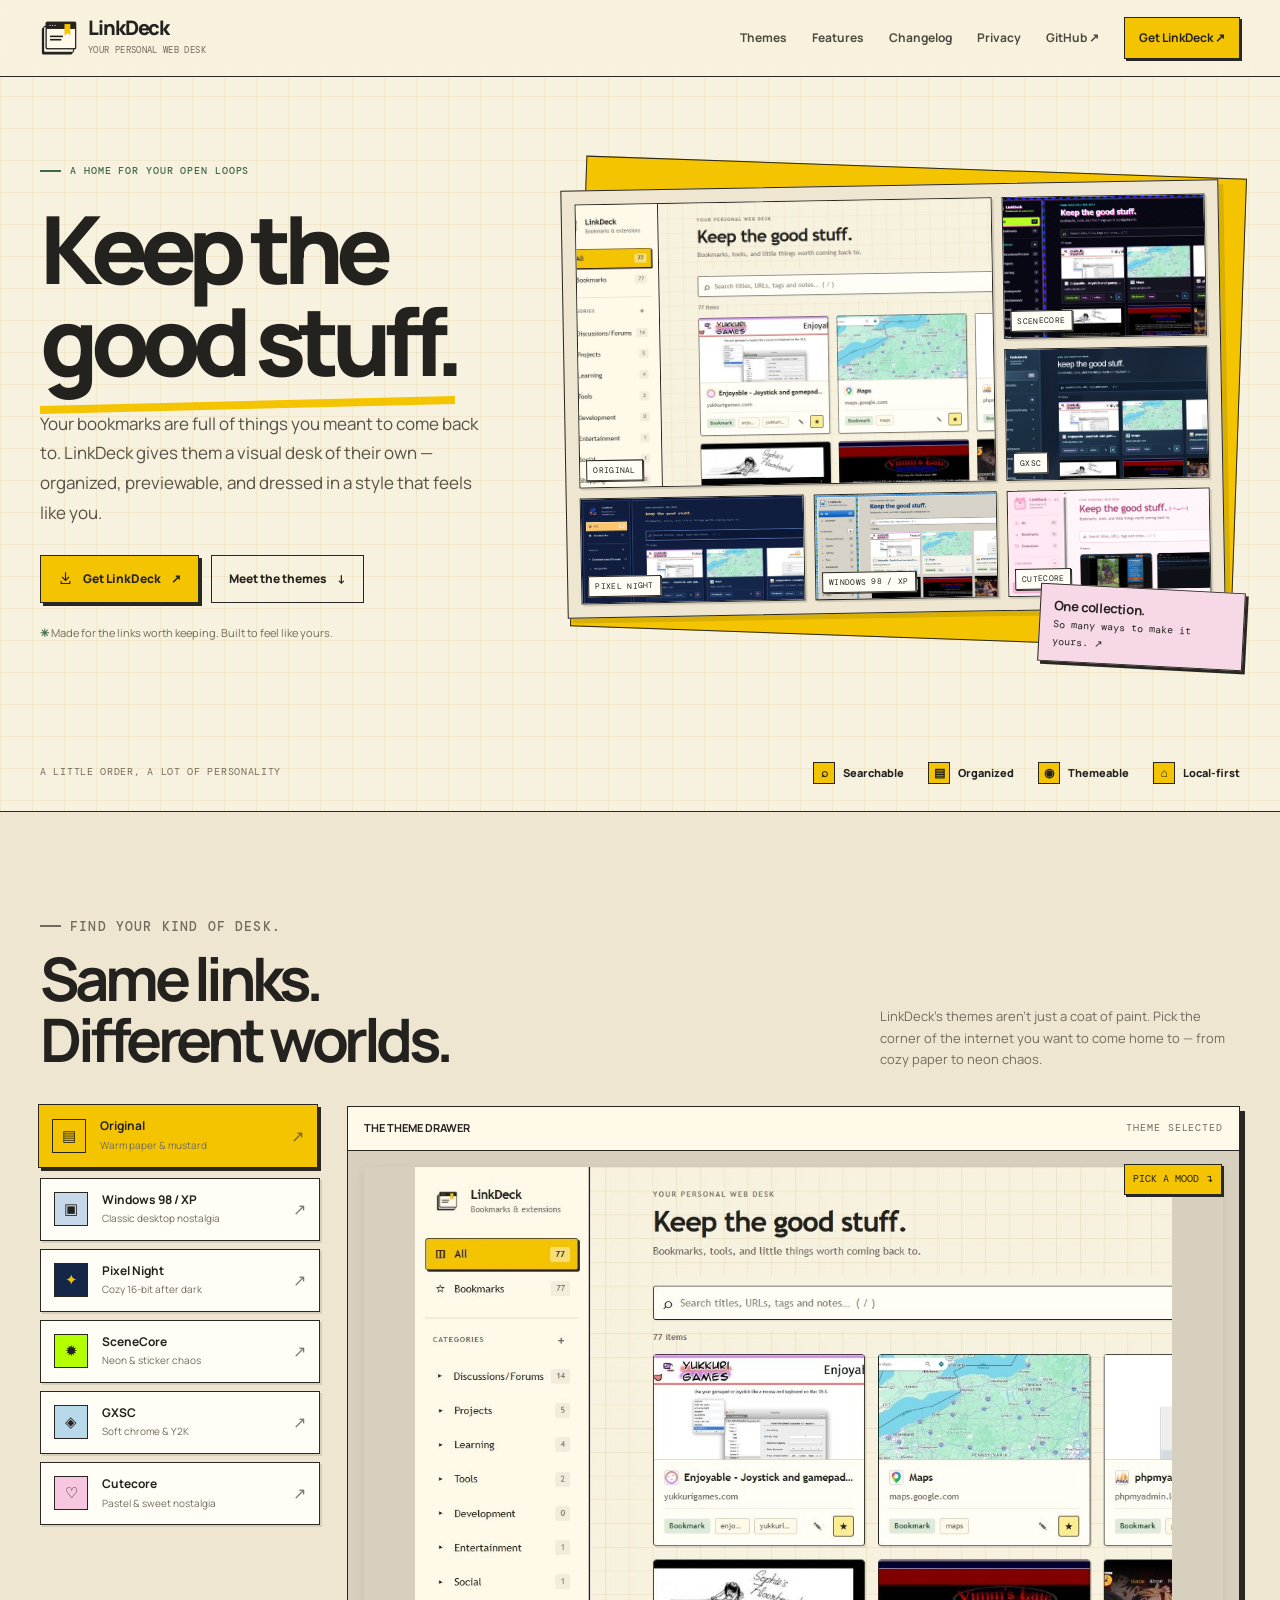
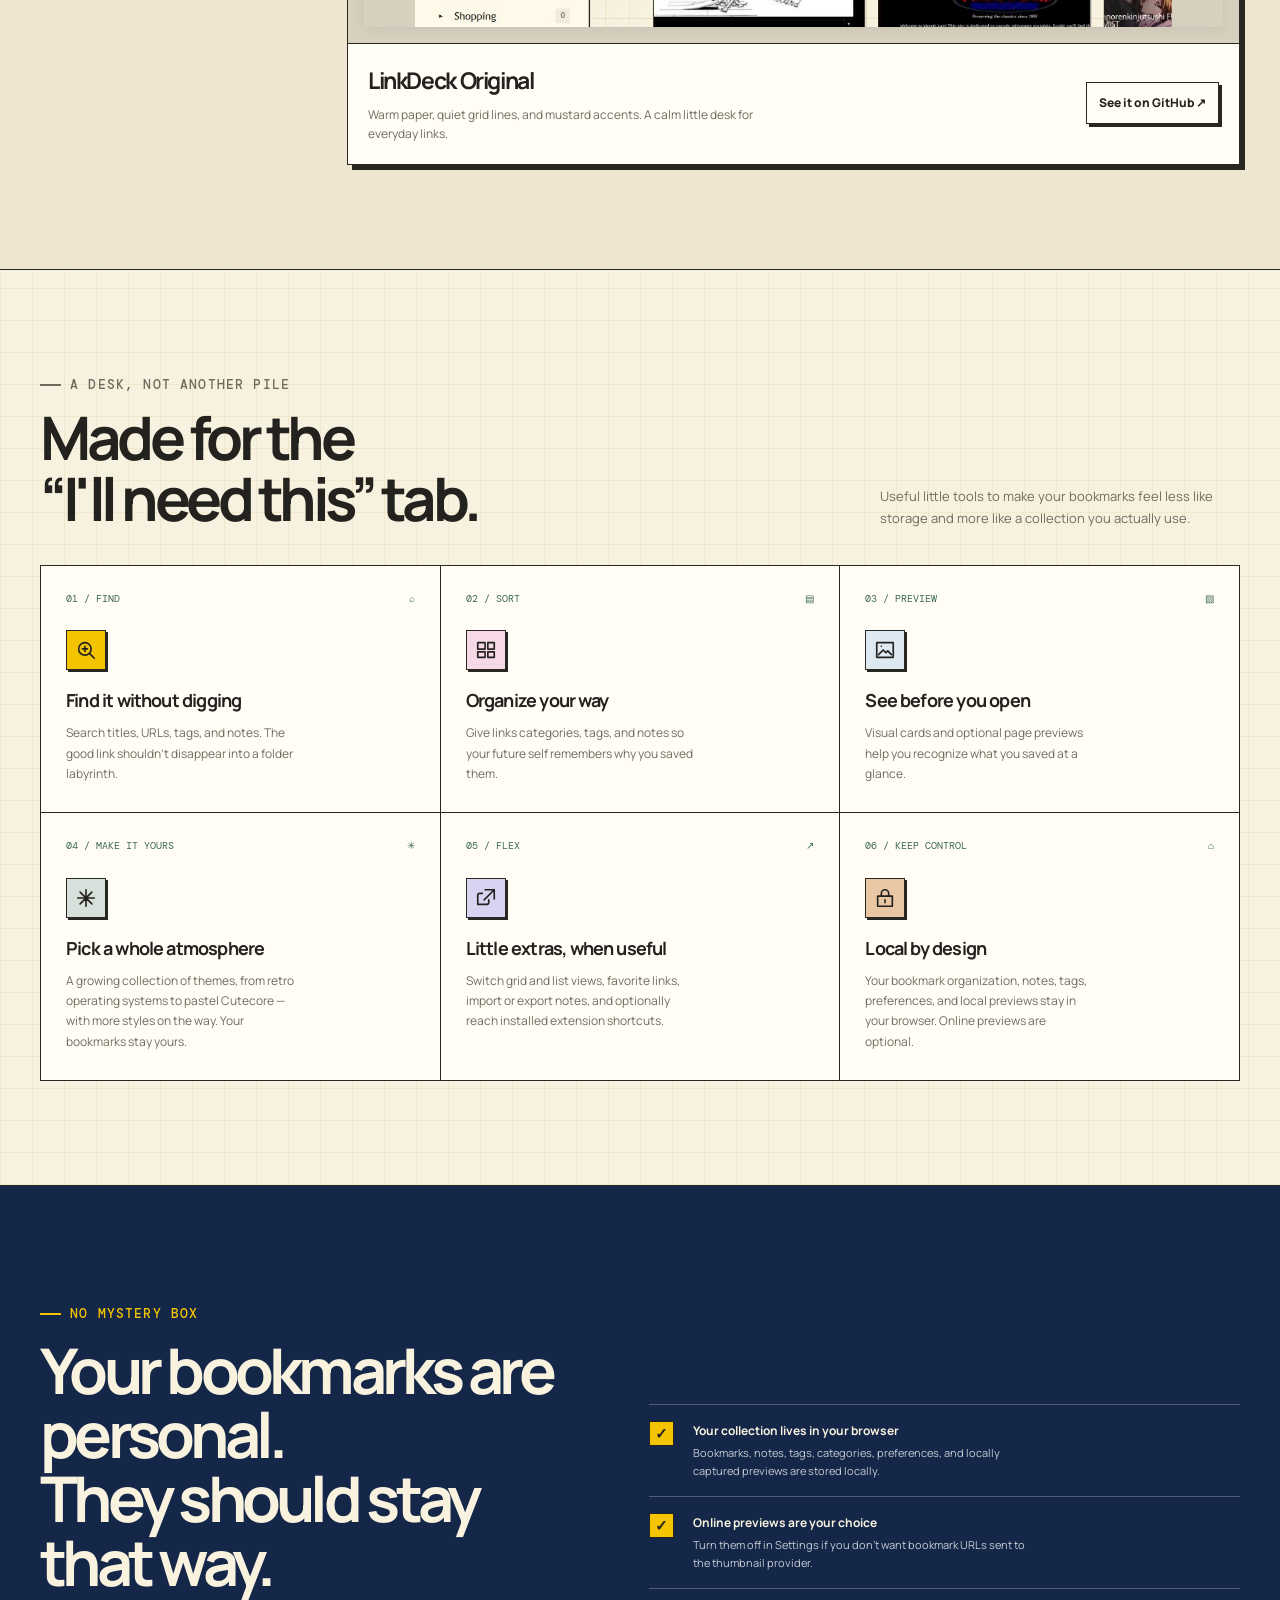
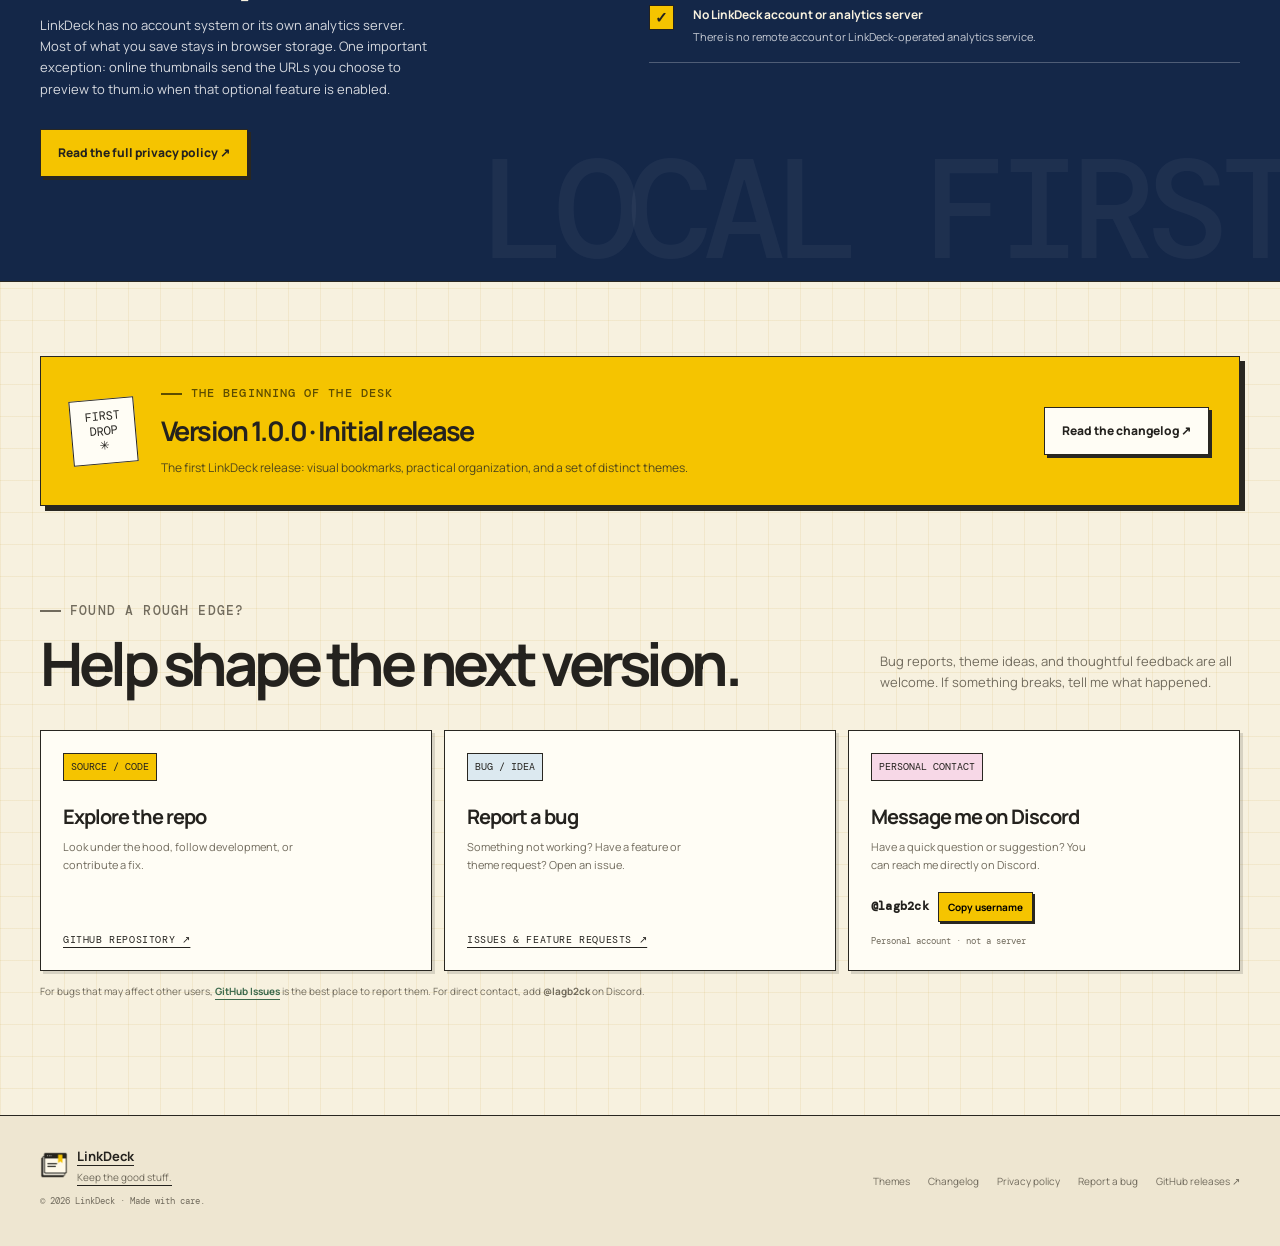
==== index.html @ ec189a89 "first commit" ====
<!doctype html><html lang="en"><head><meta charset="utf-8"><meta name="viewport" content="width=device-width, initial-scale=1"><meta name="color-scheme" content="light"><meta name="theme-color" content="#f7f1df"><meta name="description" content="LinkDeck turns your browser bookmarks into a visual web desk. Find, organize, preview, and personalize the links you want to come back to."><meta property="og:title" content="LinkDeck — Keep the good stuff"><meta property="og:description" content="Your personal web desk. Bookmarks, with a place to belong."><meta property="og:image" content="assets/og-card.svg"><title>LinkDeck — Keep the good stuff</title><link rel="icon" href="assets/linkdeck-32.png" sizes="32x32" type="image/png"><link rel="icon" href="assets/linkdeck-128.png" sizes="128x128" type="image/png"><link rel="stylesheet" href="assets/site.css"></head><body><a class="skip-link" href="#main">Skip to content</a>
<header class="site-header"><div class="wrap nav-shell">
<a class="brand" href="index.html" aria-label="LinkDeck home"><img src="assets/linkdeck-128.png" alt=""><span><span class="brand-word">LinkDeck</span><span class="brand-sub">YOUR PERSONAL WEB DESK</span></span></a>
<button class="menu-toggle" type="button" aria-label="Toggle navigation" aria-expanded="false" data-menu-toggle><span></span></button>
<nav class="nav-links" aria-label="Main navigation" data-nav-links>
<a href="index.html#themes">Themes</a><a href="index.html#features">Features</a><a href="changelog.html">Changelog</a><a href="privacy.html">Privacy</a><a href="https://github.com/LagBack/linkdeck" data-link="githubUrl">GitHub ↗</a><a class="nav-cta" href="https://chromewebstore.google.com/detail/linkdeck/afmgpcgllhmbenlekdpinfmiflikcopg" data-link="chromeStoreUrl">Get LinkDeck ↗</a>
</nav></div></header>
<main id="main">
<section class="hero"><div class="wrap hero-grid"><div class="hero-copy"><p class="eyebrow">A home for your open loops</p><h1>Keep the<br><span>good stuff.</span></h1><p class="hero-lede">Your bookmarks are full of things you meant to come back to. LinkDeck gives them a visual desk of their own — organized, previewable, and dressed in a style that feels like you.</p><div class="hero-actions"><a class="button button-primary" href="https://chromewebstore.google.com/detail/linkdeck/afmgpcgllhmbenlekdpinfmiflikcopg" data-link="chromeStoreUrl"><svg viewBox="0 0 24 24" aria-hidden="true"><path d="M12 3v12m-5-5 5 5 5-5M5 17v3h14v-3" fill="none" stroke="currentColor" stroke-width="1.8" stroke-linecap="square"/></svg>Get LinkDeck <span aria-hidden="true">↗</span></a><a class="button button-quiet" href="#themes">Meet the themes <span aria-hidden="true">↓</span></a></div><p class="hero-footnote"><span>✳</span> Made for the links worth keeping. Built to feel like yours.</p></div>
<div class="hero-art theme-collage" data-reveal aria-label="A collage showing LinkDeck in a range of visual themes">
<div class="collage-board">
<a href="#themes" class="collage-tile collage-tile-original" data-collage-theme="paper" aria-label="Explore the Original theme"><img src="assets/themes/original.jpg" alt=""><span>ORIGINAL</span></a>
<a href="#themes" class="collage-tile collage-tile-scene" data-collage-theme="scene" aria-label="Explore the SceneCore theme"><img src="assets/themes/scenecore.jpg" alt=""><span>SCENECORE</span></a>
<a href="#themes" class="collage-tile collage-tile-gxsc" data-collage-theme="gxsc" aria-label="Explore the GXSC theme"><img src="assets/themes/gxsc.jpg" alt=""><span>GXSC</span></a>
<a href="#themes" class="collage-tile collage-tile-pixel" data-collage-theme="night" aria-label="Explore the Pixel Night theme"><img src="assets/themes/pixel-night.jpg" alt=""><span>PIXEL NIGHT</span></a>
<a href="#themes" class="collage-tile collage-tile-windows" data-collage-theme="windows" aria-label="Explore the Windows 98 / XP theme"><img src="assets/themes/windows-98-xp.jpg" alt=""><span>WINDOWS 98 / XP</span></a>
<a href="#themes" class="collage-tile collage-tile-cute" data-collage-theme="cute" aria-label="Explore the Cutecore theme"><img src="assets/themes/cutecore.png" alt=""><span>CUTECORE</span></a>
</div>
<div class="floating-note"><b>One collection.</b> So many ways to make it yours. ↗</div>
</div></div></section>
<div class="trust-strip"><div class="wrap trust-inner"><span class="trust-copy">A little order, a lot of personality</span><div class="trust-items"><span class="trust-item"><i>⌕</i> Searchable</span><span class="trust-item"><i>▤</i> Organized</span><span class="trust-item"><i>◉</i> Themeable</span><span class="trust-item"><i>⌂</i> Local-first</span></div></div></div>
<section class="section theme-section" id="themes"><div class="wrap"><div class="section-head" data-reveal><div><p class="eyebrow">Find your kind of desk.</p><h2>Same links.<br>Different worlds.</h2></div><p>LinkDeck's themes aren't just a coat of paint. Pick the corner of the internet you want to come home to — from cozy paper to neon chaos.</p></div>
<div class="theme-layout" data-reveal><div class="theme-list" role="group" aria-label="Choose a LinkDeck theme">
<button class="theme-pick is-active" type="button" data-theme-pick aria-pressed="true" data-image="assets/themes/original.jpg" data-title="LinkDeck Original" data-copy="Warm paper, quiet grid lines, and mustard accents. A calm little desk for everyday links." data-number="THEME SELECTED" data-tone="paper"><span class="theme-chip" style="--chip:#f5c400">▤</span><span><strong>Original</strong><small>Warm paper & mustard</small></span><span class="pick-arrow">↗</span></button>
<button class="theme-pick" type="button" data-theme-pick aria-pressed="false" data-image="assets/themes/windows-98-xp.jpg" data-title="Windows 98 / XP" data-copy="A nostalgic desktop throwback: familiar window chrome, classic system colors, and a little dial-up-era charm." data-number="THEME SELECTED" data-tone="windows"><span class="theme-chip" style="--chip:#c7d9e9">▣</span><span><strong>Windows 98 / XP</strong><small>Classic desktop nostalgia</small></span><span class="pick-arrow">↗</span></button>
<button class="theme-pick" type="button" data-theme-pick aria-pressed="false" data-image="assets/themes/pixel-night.jpg" data-title="Pixel Night" data-copy="A deep-blue 16-bit night shift, made for collecting the tabs you want to revisit after dark." data-number="THEME SELECTED" data-tone="night"><span class="theme-chip" style="--chip:#142748;color:#f5c400">✦</span><span><strong>Pixel Night</strong><small>Cozy 16-bit after dark</small></span><span class="pick-arrow">↗</span></button>
<button class="theme-pick" type="button" data-theme-pick aria-pressed="false" data-image="assets/themes/scenecore.jpg" data-title="SceneCore" data-copy="High-contrast neon, stickers, and maximalist internet energy. Subtle is not the assignment." data-number="THEME SELECTED" data-tone="scene"><span class="theme-chip" style="--chip:#b4ff00">✹</span><span><strong>SceneCore</strong><small>Neon & sticker chaos</small></span><span class="pick-arrow">↗</span></button>
<button class="theme-pick" type="button" data-theme-pick aria-pressed="false" data-image="assets/themes/gxsc.jpg" data-title="GXSC · Gen X Soft Club" data-copy="Cool blue haze and soft chrome with a Y2K digital nostalgia that feels like finding an old favorite." data-number="THEME SELECTED" data-tone="gxsc"><span class="theme-chip" style="--chip:#b7d9e9">◈</span><span><strong>GXSC</strong><small>Soft chrome & Y2K</small></span><span class="pick-arrow">↗</span></button>
<button class="theme-pick" type="button" data-theme-pick aria-pressed="false" data-image="assets/themes/cutecore.png" data-title="Cutecore" data-copy="Baby pink, gingham, bows, and sweet sticker-book nostalgia. Cute can still keep you organized." data-number="THEME SELECTED" data-tone="cute"><span class="theme-chip" style="--chip:#f7c6df">♡</span><span><strong>Cutecore</strong><small>Pastel & sweet nostalgia</small></span><span class="pick-arrow">↗</span></button>
</div><div class="theme-preview" data-theme-surface data-tone="paper"><div class="preview-topline"><strong>THE THEME DRAWER</strong><span class="mono" data-theme-index>THEME SELECTED</span></div><span class="theme-counter">PICK A MOOD ↴</span><div class="preview-screen"><img src="assets/themes/original.jpg" alt="LinkDeck Original theme screenshot" data-theme-preview-image></div><div class="preview-bottom"><div><h3 data-theme-preview-title>LinkDeck Original</h3><p data-theme-copy>Warm paper, quiet grid lines, and mustard accents. A calm little desk for everyday links.</p></div><a class="button" href="https://github.com/LagBack/linkdeck" data-link="githubUrl">See it on GitHub ↗</a></div></div></div></div></section>
<section class="section feature-section" id="features"><div class="wrap"><div class="section-head" data-reveal><div><p class="eyebrow">A desk, not another pile</p><h2>Made for the<br>“I'll need this” tab.</h2></div><p>Useful little tools to make your bookmarks feel less like storage and more like a collection you actually use.</p></div><div class="feature-grid" data-reveal>
<article class="feature"><div class="feature-num"><span>01 / FIND</span><span>⌕</span></div><div class="feature-icon"><svg viewBox="0 0 24 24"><circle cx="10.8" cy="10.8" r="6.8"/><path d="m16 16 5 5M8 10.8h5.6M10.8 8v5.6"/></svg></div><h3>Find it without digging</h3><p>Search titles, URLs, tags, and notes. The good link shouldn't disappear into a folder labyrinth.</p></article>
<article class="feature"><div class="feature-num"><span>02 / SORT</span><span>▤</span></div><div class="feature-icon"><svg viewBox="0 0 24 24"><rect x="3" y="4" width="8" height="7"/><rect x="14" y="4" width="7" height="7"/><rect x="3" y="14" width="8" height="6"/><rect x="14" y="14" width="7" height="6"/></svg></div><h3>Organize your way</h3><p>Give links categories, tags, and notes so your future self remembers why you saved them.</p></article>
<article class="feature"><div class="feature-num"><span>03 / PREVIEW</span><span>▧</span></div><div class="feature-icon"><svg viewBox="0 0 24 24"><rect x="3" y="4" width="18" height="16"/><path d="m5 17 5-5 3 3 2-2 4 4M8 8h.01"/></svg></div><h3>See before you open</h3><p>Visual cards and optional page previews help you recognize what you saved at a glance.</p></article>
<article class="feature"><div class="feature-num"><span>04 / MAKE IT YOURS</span><span>✳</span></div><div class="feature-icon"><svg viewBox="0 0 24 24"><path d="M12 3v18M3 12h18M5.6 5.6l12.8 12.8M18.4 5.6 5.6 18.4"/></svg></div><h3>Pick a whole atmosphere</h3><p>A growing collection of themes, from retro operating systems to pastel Cutecore — with more styles on the way. Your bookmarks stay yours.</p></article>
<article class="feature"><div class="feature-num"><span>05 / FLEX</span><span>↗</span></div><div class="feature-icon"><svg viewBox="0 0 24 24"><path d="M8 7H5a2 2 0 0 0-2 2v10h10a2 2 0 0 0 2-2v-3M11 3h10v10M21 3 10 14"/></svg></div><h3>Little extras, when useful</h3><p>Switch grid and list views, favorite links, import or export notes, and optionally reach installed extension shortcuts.</p></article>
<article class="feature"><div class="feature-num"><span>06 / KEEP CONTROL</span><span>⌂</span></div><div class="feature-icon"><svg viewBox="0 0 24 24"><rect x="4" y="10" width="16" height="11"/><path d="M8 10V7a4 4 0 0 1 8 0v3M12 14v3"/></svg></div><h3>Local by design</h3><p>Your bookmark organization, notes, tags, preferences, and local previews stay in your browser. Online previews are optional.</p></article>
</div></div></section>
<section class="privacy-band" id="privacy"><div class="wrap section privacy-grid"><div data-reveal><p class="eyebrow">No mystery box</p><h2>Your bookmarks are personal.<br>They should stay that way.</h2><p>LinkDeck has no account system or its own analytics server. Most of what you save stays in browser storage. One important exception: online thumbnails send the URLs you choose to preview to thum.io when that optional feature is enabled.</p><a class="button" href="privacy.html">Read the full privacy policy ↗</a></div><div class="privacy-points" data-reveal><div class="privacy-point"><span class="check">✓</span><div><b>Your collection lives in your browser</b><p>Bookmarks, notes, tags, categories, preferences, and locally captured previews are stored locally.</p></div></div><div class="privacy-point"><span class="check">✓</span><div><b>Online previews are your choice</b><p>Turn them off in Settings if you don't want bookmark URLs sent to the thumbnail provider.</p></div></div><div class="privacy-point"><span class="check">✓</span><div><b>No LinkDeck account or analytics server</b><p>There is no remote account or LinkDeck-operated analytics service.</p></div></div></div></div></section>
<section class="release-section"><div class="wrap"><div class="release-card" data-reveal><div class="release-stamp">FIRST<br>DROP<br>✳</div><div><p class="eyebrow">The beginning of the desk</p><h2>Version 1.0.0 · Initial release</h2><p>The first LinkDeck release: visual bookmarks, practical organization, and a set of distinct themes.</p></div><a class="button" href="changelog.html">Read the changelog ↗</a></div></div></section>
<section class="contact-section" id="contact"><div class="wrap"><div class="section-head" data-reveal><div><p class="eyebrow">Found a rough edge?</p><h2>Help shape the next version.</h2></div><p>Bug reports, theme ideas, and thoughtful feedback are all welcome. If something breaks, tell me what happened.</p></div><div class="contact-grid" data-reveal><a class="contact-card" href="https://github.com/LagBack/linkdeck" data-link="githubUrl"><span class="contact-icon">SOURCE / CODE</span><h3>Explore the repo</h3><p>Look under the hood, follow development, or contribute a fix.</p><span class="contact-link">GitHub repository ↗</span></a><a class="contact-card" href="https://github.com/LagBack/linkdeck/issues" data-link="issuesUrl"><span class="contact-icon">BUG / IDEA</span><h3>Report a bug</h3><p>Something not working? Have a feature or theme request? Open an issue.</p><span class="contact-link">Issues & feature requests ↗</span></a><article class="contact-card discord-contact"><span class="contact-icon">PERSONAL CONTACT</span><h3>Message me on Discord</h3><p>Have a quick question or suggestion? You can reach me directly on Discord.</p><div class="discord-handle-row"><strong>@lagb2ck</strong><button class="copy-handle" type="button" data-copy-discord="lagb2ck">Copy username</button></div><span class="contact-hint" data-copy-status>Personal account · not a server</span></article></div><p class="discord-note">For bugs that may affect other users, <a href="https://github.com/LagBack/linkdeck/issues" data-link="issuesUrl">GitHub Issues</a> is the best place to report them. For direct contact, add <strong>@lagb2ck</strong> on Discord.</p></div></section>
</main><footer class="site-footer"><div class="wrap footer-inner"><div><a class="footer-brand" href="index.html"><img src="assets/linkdeck-128.png" alt=""><span><strong>LinkDeck</strong><small>Keep the good stuff.</small></span></a><p class="copyright">© <span data-year>2026</span> LinkDeck · Made with care.</p></div><nav class="footer-links" aria-label="Footer navigation"><a href="index.html#themes">Themes</a><a href="changelog.html">Changelog</a><a href="privacy.html">Privacy policy</a><a href="https://github.com/LagBack/linkdeck/issues" data-link="issuesUrl">Report a bug</a><a href="https://github.com/LagBack/linkdeck/releases" data-link="releasesUrl">GitHub releases ↗</a></nav></div></footer><script src="site-config.js"></script><script src="assets/site.js"></script><script>
const preview = document.querySelector('[data-theme-preview-image]');
const originalPick = document.querySelector('[data-theme-pick].is-active');
const previewTitle = document.querySelector('[data-theme-preview-title]');
if (originalPick && preview) {
  document.querySelectorAll('[data-theme-pick]').forEach(btn => btn.addEventListener('click', () => {
    preview.classList.add('is-changing');
    window.setTimeout(() => { preview.src = btn.dataset.image; preview.alt = `${btn.dataset.title} theme screenshot`; preview.onload = () => preview.classList.remove('is-changing'); }, 110);
    if (previewTitle) previewTitle.textContent = btn.dataset.title;
  }));
}
</script></body></html>
---- assets/site.css ----
@import url('https://fonts.googleapis.com/css2?family=DM+Mono:wght@400;500&family=Manrope:wght@400;500;600;700;800&display=swap');
:root{--bg:#f7f1df;--paper:#fffdf5;--paper-2:#fff9e9;--ink:#24221e;--muted:#716b5d;--line:#292721;--soft:#d8cfb8;--yellow:#f5c400;--green:#3d6a4d;--pink:#f7d8e7;--blue:#dce9f0;--navy:#142748;--shadow:5px 5px 0 rgba(36,34,30,.13);--radius:4px;--content:1200px;--mono:'DM Mono',ui-monospace,monospace;--sans:'Manrope','Trebuchet MS',sans-serif}
*{box-sizing:border-box}html{scroll-behavior:smooth;scroll-padding-top:96px}body{margin:0;background:var(--bg);color:var(--ink);font-family:var(--sans);font-size:15px;line-height:1.65;background-image:linear-gradient(rgba(194,154,46,.105) 1px,transparent 1px),linear-gradient(90deg,rgba(194,154,46,.105) 1px,transparent 1px);background-size:32px 32px}img{display:block;max-width:100%}a{color:inherit;text-underline-offset:4px}button,a{-webkit-tap-highlight-color:transparent}button{font:inherit}.skip-link{position:absolute;left:12px;top:-70px;background:var(--yellow);padding:10px 14px;border:2px solid var(--line);z-index:100}.skip-link:focus{top:12px}.wrap{width:min(var(--content),calc(100% - 44px));margin-inline:auto}.mono,.eyebrow,.meta,.nav-kicker,.theme-number,.mini-label{font-family:var(--mono);text-transform:uppercase;letter-spacing:.09em;font-size:10px}.eyebrow{display:flex;align-items:center;gap:9px;color:var(--green);font-weight:500}.eyebrow:before{content:'';width:21px;height:2px;background:currentColor}.site-header{position:sticky;top:0;z-index:50;background:rgba(247,241,223,.94);border-bottom:1px solid var(--line);backdrop-filter:blur(12px)}.nav-shell{height:76px;display:flex;align-items:center;justify-content:space-between;gap:24px}.brand{display:inline-flex;align-items:center;gap:10px;text-decoration:none;flex-shrink:0}.brand img{width:38px;height:38px}.brand-word{display:block;font-weight:800;letter-spacing:-.055em;font-size:20px;line-height:1}.brand-sub{display:block;font-family:var(--mono);font-size:9px;letter-spacing:.04em;color:var(--muted);margin-top:5px}.nav-links{display:flex;align-items:center;gap:25px}.nav-links a{text-decoration:none;color:#4d493f;font-size:12px;font-weight:700;transition:color .18s}.nav-links a:hover,.nav-links a[aria-current=page]{color:var(--green)}.nav-links .nav-cta{background:var(--yellow);border:1.5px solid var(--line);padding:10px 14px;box-shadow:2px 2px 0 var(--line);color:var(--ink)}.nav-links .nav-cta:hover{transform:translate(-1px,-1px);box-shadow:3px 3px 0 var(--line)}.menu-toggle{display:none;width:42px;height:42px;background:var(--paper);border:1.5px solid var(--line);box-shadow:2px 2px 0 var(--line);align-items:center;justify-content:center}.menu-toggle span,.menu-toggle:before,.menu-toggle:after{content:'';display:block;width:17px;height:2px;background:var(--ink);position:absolute}.menu-toggle{position:relative}.menu-toggle span{transform:translateY(0)}.menu-toggle:before{transform:translateY(-5px)}.menu-toggle:after{transform:translateY(5px)}
.hero{padding:76px 0 82px;position:relative;overflow:hidden}.hero-grid{display:grid;grid-template-columns:minmax(0,.82fr) minmax(0,1.18fr);align-items:center;gap:54px}.hero-copy{position:relative;z-index:2}.hero h1{font-size:clamp(54px,7.4vw,94px);line-height:.98;letter-spacing:-.085em;max-width:620px;margin:22px 0 23px;font-weight:800}.hero h1 span{position:relative;white-space:nowrap}.hero h1 span:after{content:'';position:absolute;left:0;right:2px;bottom:-5px;height:8px;background:var(--yellow);z-index:-1;transform:rotate(-1.4deg)}.hero-lede{font-size:17px;line-height:1.75;max-width:460px;color:#575145;margin:0 0 27px}.hero-actions{display:flex;flex-wrap:wrap;align-items:center;gap:12px}.button{display:inline-flex;align-items:center;justify-content:center;gap:10px;padding:13px 17px;border:1.5px solid var(--line);background:var(--paper);font-size:12px;font-weight:800;text-decoration:none;box-shadow:3px 3px 0 var(--line);transition:transform .16s,box-shadow .16s,background .16s;cursor:pointer}.button:hover{transform:translate(-2px,-2px);box-shadow:5px 5px 0 var(--line)}.button:active{transform:translate(1px,1px);box-shadow:1px 1px 0 var(--line)}.button-primary{background:var(--yellow)}.button-quiet{box-shadow:none;background:transparent}.button-quiet:hover{box-shadow:2px 2px 0 var(--line)}.button svg{width:15px;height:15px}.hero-footnote{font-size:11px;color:var(--muted);margin-top:21px}.hero-footnote span{color:var(--green);font-weight:800}.hero-art{min-width:0;position:relative;padding:22px 18px 30px 0}.theme-collage:before{content:'';position:absolute;inset:4px 1px 5px 14px;background:var(--yellow);border:1.5px solid var(--line);transform:rotate(2deg)}.collage-board{position:relative;display:grid;grid-template-columns:1.1fr .9fr 1fr;grid-template-rows:142px 132px 106px;gap:10px;padding:13px;background:#eee6d1;border:1.5px solid var(--line);box-shadow:var(--shadow);transform:rotate(-1deg);isolation:isolate}.collage-tile{display:block;color:inherit;text-decoration:none;position:relative;min-width:0;min-height:0;overflow:hidden;border:1.5px solid var(--line);background:var(--paper);box-shadow:2px 2px 0 rgba(36,34,30,.15);transition:transform .22s,box-shadow .22s}.collage-tile:hover{z-index:3;transform:translateY(-4px) rotate(1deg) scale(1.025);box-shadow:4px 5px 0 var(--line)}.collage-tile img{display:block;width:100%;height:100%;object-fit:cover;object-position:top center;transition:transform .35s}.collage-tile:hover img{transform:scale(1.04)}.collage-tile span{position:absolute;left:6px;bottom:6px;max-width:calc(100% - 12px);padding:5px 6px;background:var(--paper);border:1px solid var(--line);font-family:var(--mono);font-size:8px;line-height:1.1;letter-spacing:.04em;box-shadow:1px 1px 0 var(--line)}.collage-tile-original{grid-column:1 / 3;grid-row:1 / 3}.collage-tile-scene{grid-column:3;grid-row:1}.collage-tile-gxsc{grid-column:3;grid-row:2}.collage-tile-pixel{grid-column:1;grid-row:3}.collage-tile-windows{grid-column:2;grid-row:3}.collage-tile-cute{grid-column:3;grid-row:3}.collage-tile-original img{object-position:top center}.collage-tile-scene img{object-position:center top}.floating-note{position:absolute;right:-4px;bottom:-24px;z-index:5;padding:11px 13px;background:var(--pink);border:1.5px solid var(--line);box-shadow:3px 3px 0 var(--line);font-family:var(--mono);font-size:10px;transform:rotate(3deg);max-width:205px}.floating-note b{display:block;font-family:var(--sans);font-size:13px;letter-spacing:-.03em}
position:absolute;right:-13px;bottom:0;z-index:3;
.trust-strip{border-top:1.5px solid var(--line);border-bottom:1.5px solid var(--line);background:var(--paper-2)}.trust-inner{min-height:76px;display:flex;align-items:center;justify-content:space-between;gap:22px;flex-wrap:wrap}.trust-copy{font-family:var(--mono);font-size:10px;color:var(--muted);letter-spacing:.07em;text-transform:uppercase}.trust-items{display:flex;align-items:center;gap:24px;flex-wrap:wrap}.trust-item{display:flex;align-items:center;gap:8px;font-size:11px;font-weight:800}.trust-item i{display:grid;place-items:center;width:22px;height:22px;border:1px solid var(--line);background:var(--yellow);font-style:normal;font-size:12px}
.section{padding:104px 0}.section-head{display:flex;align-items:end;justify-content:space-between;gap:30px;margin-bottom:36px}.section-head h2,.section-title{font-size:clamp(36px,5vw,60px);line-height:1.02;letter-spacing:-.075em;margin:11px 0 0;max-width:720px}.section-head p{max-width:360px;color:var(--muted);font-size:13px;margin:0}.theme-section{background:#eee6d1;border-block:1.5px solid var(--line)}.theme-layout{display:grid;grid-template-columns:280px minmax(0,1fr);gap:27px;align-items:stretch}.theme-list{display:flex;flex-direction:column;gap:8px}.theme-pick{display:grid;grid-template-columns:36px 1fr auto;gap:12px;align-items:center;text-align:left;padding:13px;background:var(--paper);border:1.5px solid var(--line);box-shadow:2px 2px 0 rgba(36,34,30,.12);cursor:pointer;color:var(--ink);transition:transform .16s,background .16s,box-shadow .16s}.theme-pick:hover{transform:translateX(2px)}.theme-pick.is-active{background:var(--yellow);box-shadow:3px 3px 0 var(--line);transform:translate(-2px,-2px)}.theme-chip{width:34px;height:34px;border:1.5px solid var(--line);background:var(--chip,var(--yellow));display:grid;place-items:center;font-size:15px}.theme-pick strong{display:block;font-size:12px;line-height:1.3}.theme-pick small{display:block;font-size:10px;color:#716b5d;margin-top:3px}.theme-pick .pick-arrow{font-size:16px;opacity:.6}.theme-preview{position:relative;display:flex;flex-direction:column;min-width:0;background:var(--paper);border:1.5px solid var(--line);box-shadow:5px 5px 0 var(--line);overflow:hidden}.preview-topline{display:flex;justify-content:space-between;align-items:center;gap:15px;padding:12px 16px;border-bottom:1.5px solid var(--line);background:#fff9e9}.preview-topline .mono{color:var(--muted)}.preview-topline strong{font-size:11px}.preview-screen{flex:1;min-height:300px;background:#d8d0bf;display:grid;place-items:center;padding:16px}.preview-screen img{width:100%;max-height:460px;object-fit:contain;box-shadow:0 2px 10px rgba(0,0,0,.08);transition:opacity .18s;}.preview-screen img.is-changing{opacity:.18}.preview-bottom{padding:18px 20px 20px;display:grid;grid-template-columns:1fr auto;gap:16px;align-items:center;border-top:1.5px solid var(--line)}.preview-bottom h3{font-size:23px;letter-spacing:-.06em;margin:0 0 5px}.preview-bottom p{font-size:12px;color:var(--muted);margin:0;max-width:55ch}.preview-bottom .button{padding:10px 12px;white-space:nowrap}.theme-counter{position:absolute;top:57px;right:17px;z-index:2;background:var(--yellow);border:1.5px solid var(--line);padding:6px 8px;font-family:var(--mono);font-size:10px;box-shadow:2px 2px 0 var(--line)}
.feature-section{position:relative}.feature-grid{display:grid;grid-template-columns:repeat(3,1fr);border-top:1.5px solid var(--line);border-left:1.5px solid var(--line)}.feature{min-height:225px;padding:25px 25px 28px;background:var(--paper);border-right:1.5px solid var(--line);border-bottom:1.5px solid var(--line);position:relative;transition:background .2s}.feature:hover{background:var(--paper-2)}.feature-num{font-family:var(--mono);font-size:10px;color:var(--green);display:flex;align-items:center;justify-content:space-between}.feature-icon{display:grid;place-items:center;width:40px;height:40px;margin:23px 0 16px;background:var(--icon-bg,var(--yellow));border:1.5px solid var(--line);box-shadow:2px 2px 0 var(--line)}.feature-icon svg{width:22px;height:22px;stroke:var(--ink);stroke-width:1.8;fill:none;stroke-linecap:round;stroke-linejoin:round}.feature h3{font-size:18px;letter-spacing:-.045em;margin:0 0 7px}.feature p{font-size:12px;line-height:1.7;color:var(--muted);margin:0;max-width:33ch}.feature:nth-child(2){--icon-bg:var(--pink)}.feature:nth-child(3){--icon-bg:var(--blue)}.feature:nth-child(4){--icon-bg:#d6e1dc}.feature:nth-child(5){--icon-bg:#d8d3f1}.feature:nth-child(6){--icon-bg:#e9c7a4}
.privacy-band{background:var(--navy);color:#f9f2df;border-block:1.5px solid var(--line);position:relative;overflow:hidden}.privacy-band:after{content:'LOCAL FIRST';position:absolute;right:-12px;bottom:-45px;font-family:var(--mono);font-size:clamp(60px,11vw,150px);font-weight:500;letter-spacing:-.08em;color:rgba(255,255,255,.045);pointer-events:none}.privacy-grid{display:grid;grid-template-columns:.95fr 1.05fr;gap:75px;align-items:center;position:relative;z-index:1}.privacy-band .eyebrow{color:#f5c400}.privacy-band h2{font-size:clamp(38px,5vw,63px);letter-spacing:-.075em;line-height:1.02;margin:13px 0 20px}.privacy-band p{color:#d6d9df;font-size:13px;max-width:49ch}.privacy-points{border-top:1px solid rgba(255,255,255,.25)}.privacy-point{display:grid;grid-template-columns:30px 1fr;gap:14px;padding:16px 0;border-bottom:1px solid rgba(255,255,255,.25)}.privacy-point b{display:block;font-size:12px;margin-bottom:3px}.privacy-point p{font-size:11px;margin:0;color:#c6cbd4}.privacy-point .check{display:grid;place-items:center;width:25px;height:25px;background:var(--yellow);color:var(--ink);font-weight:900;border:1px solid var(--ink)}.privacy-band .button{margin-top:16px;background:var(--yellow);color:var(--ink)}
.release-section{padding:74px 0}.release-card{display:grid;grid-template-columns:auto 1fr auto;align-items:center;gap:25px;padding:27px 30px;background:var(--yellow);border:1.5px solid var(--line);box-shadow:5px 5px 0 var(--line)}.release-stamp{width:65px;height:65px;display:grid;place-items:center;border:1.5px solid var(--line);background:var(--paper);font-family:var(--mono);font-size:12px;line-height:1.25;text-align:center;transform:rotate(-5deg)}.release-card .eyebrow{color:#5d4d00}.release-card h2{font-size:27px;letter-spacing:-.06em;margin:5px 0}.release-card p{font-size:12px;color:#514719;margin:0}.release-card .button{background:var(--paper);white-space:nowrap}
.contact-section{padding:20px 0 105px}.contact-grid{display:grid;grid-template-columns:repeat(3,1fr);gap:12px}.contact-card{display:flex;flex-direction:column;align-items:flex-start;min-height:185px;padding:22px;background:var(--paper);border:1.5px solid var(--line);box-shadow:3px 3px 0 rgba(36,34,30,.15);text-decoration:none;transition:transform .18s,box-shadow .18s}.contact-card:hover{transform:translate(-2px,-2px);box-shadow:5px 5px 0 var(--line)}.contact-card .contact-icon{font-family:var(--mono);font-size:10px;padding:5px 7px;background:var(--contact,var(--yellow));border:1px solid var(--line)}.contact-card h3{font-size:20px;letter-spacing:-.05em;margin:19px 0 5px}.contact-card p{font-size:11px;color:var(--muted);margin:0 0 17px;max-width:33ch}.contact-card .contact-link{margin-top:auto;font-family:var(--mono);font-size:10px;text-transform:uppercase;letter-spacing:.06em;text-decoration:underline;text-underline-offset:4px}.contact-card:nth-child(2){--contact:var(--blue)}.contact-card:nth-child(3){--contact:var(--pink)}.contact-card.is-unconfigured{cursor:default;opacity:.82}.contact-card.is-unconfigured:hover{transform:none;box-shadow:3px 3px 0 rgba(36,34,30,.15)}.contact-card.is-unconfigured .contact-link{text-decoration:none;color:var(--muted)}.discord-note{font-size:10px;color:var(--muted);margin-top:12px}.discord-contact{--contact:var(--pink)}.discord-handle-row{display:flex;align-items:center;gap:9px;flex-wrap:wrap;margin-top:auto}.discord-handle-row strong{font-family:var(--mono);font-size:12px;letter-spacing:.02em}.copy-handle{border:1.5px solid var(--line);background:var(--yellow);padding:7px 9px;font:700 10px var(--sans);cursor:pointer;box-shadow:2px 2px 0 var(--line)}.copy-handle:hover{transform:translate(-1px,-1px);box-shadow:3px 3px 0 var(--line)}.contact-hint{font-family:var(--mono);font-size:9px;color:var(--muted);margin-top:12px}.discord-note a{color:var(--green);font-weight:700}
.site-footer{border-top:1.5px solid var(--line);background:#eee6d1;padding:28px 0}.footer-inner{display:flex;align-items:center;justify-content:space-between;gap:25px}.footer-brand{display:flex;align-items:center;gap:9px}.footer-brand img{width:28px;height:28px}.footer-brand strong{font-size:13px}.footer-brand small{display:block;color:var(--muted);font-size:10px}.footer-links{display:flex;gap:18px;flex-wrap:wrap}.footer-links a{font-size:10px;color:var(--muted);text-decoration:none}.footer-links a:hover{color:var(--ink);text-decoration:underline}.copyright{font-family:var(--mono);font-size:9px;color:var(--muted)}
/* Inner pages */
.page-hero{padding:66px 0 37px}.page-hero h1{font-size:clamp(45px,7vw,76px);line-height:1;letter-spacing:-.08em;margin:14px 0 16px}.page-hero p{max-width:65ch;color:var(--muted);font-size:14px}.document-shell{display:grid;grid-template-columns:210px minmax(0,760px);gap:65px;align-items:start;padding:20px 0 100px}.document-aside{position:sticky;top:110px;border-top:1.5px solid var(--line);padding-top:14px}.document-aside strong{font-family:var(--mono);font-size:10px;text-transform:uppercase;letter-spacing:.09em}.document-aside a{display:block;font-size:11px;text-decoration:none;padding:8px 0;border-bottom:1px solid var(--soft);color:var(--muted)}.document-aside a:hover{color:var(--green)}.document{background:var(--paper);border:1.5px solid var(--line);box-shadow:var(--shadow);padding:clamp(24px,5vw,50px)}.document .meta{color:var(--muted)}.document h2{font-size:21px;letter-spacing:-.04em;margin:34px 0 9px;padding-top:15px;border-top:1px solid var(--soft)}.document h2:first-of-type{margin-top:27px}.document p,.document li{font-size:13px;line-height:1.85;color:#4d493f}.document a{color:var(--green);font-weight:700}.document ul{padding-left:22px}.document li{padding-left:3px;margin:8px 0}.notice{border:1.5px solid var(--line);border-left:5px solid var(--yellow);background:var(--paper-2);padding:16px 18px;font-size:12px;line-height:1.8;margin:24px 0}.document-back{display:inline-flex;gap:8px;align-items:center;margin-top:28px;font-size:11px;font-weight:800;text-decoration:none}.document-back:hover{text-decoration:underline}.changelog-intro{display:flex;align-items:center;gap:12px;margin:25px 0 38px;padding:13px 16px;border:1.5px solid var(--line);background:var(--paper-2);font-size:11px}.status-dot{width:8px;height:8px;border-radius:50%;background:var(--green);box-shadow:0 0 0 4px rgba(61,106,77,.13)}.release-entry{display:grid;grid-template-columns:145px 1fr;gap:27px;padding:0 0 40px;margin-bottom:40px;border-bottom:1.5px solid var(--line)}.release-meta{font-family:var(--mono);font-size:10px;color:var(--muted);text-transform:uppercase;letter-spacing:.08em}.release-version{display:inline-block;background:var(--yellow);border:1.5px solid var(--line);padding:7px 9px;color:var(--ink);font-weight:500;margin-bottom:12px}.release-entry h2{font-size:32px;letter-spacing:-.07em;line-height:1.1;margin:0 0 12px}.release-entry p{font-size:13px;color:var(--muted);margin:0 0 15px}.change-list{list-style:none;padding:0;margin:0}.change-list li{display:grid;grid-template-columns:84px 1fr;gap:12px;padding:11px 0;border-top:1px solid var(--soft);font-size:12px}.change-type{font-family:var(--mono);font-size:9px;text-transform:uppercase;letter-spacing:.06em;color:var(--green);padding-top:3px}.release-footer{display:flex;justify-content:space-between;gap:20px;align-items:center;flex-wrap:wrap}.release-footer a{font-size:11px;font-weight:800}.empty-release{padding:20px;background:#eee6d1;border:1.5px dashed var(--line);font-size:12px;color:var(--muted)}
[data-reveal]{opacity:1;transform:none}.motion-ready [data-reveal]{opacity:0;transform:translateY(14px);transition:opacity .55s cubic-bezier(.16,1,.3,1),transform .55s cubic-bezier(.16,1,.3,1)}.motion-ready [data-reveal].is-visible{opacity:1;transform:translateY(0)}:focus-visible{outline:3px solid var(--green);outline-offset:4px}.is-unconfigured:focus-visible{outline-color:var(--muted)}
@media(max-width:980px){.hero-grid{grid-template-columns:1fr;gap:45px}.hero-copy{max-width:760px}.hero-art{width:min(780px,100%);margin-inline:auto}.collage-board{grid-template-rows:clamp(115px,17vw,160px) clamp(105px,15vw,145px) clamp(85px,12vw,115px)}.hero h1{max-width:800px}.hero-lede{max-width:620px}.theme-layout{grid-template-columns:230px minmax(0,1fr);gap:17px}.theme-pick{grid-template-columns:32px 1fr;gap:9px}.theme-pick .pick-arrow{display:none}.theme-chip{width:30px;height:30px}.privacy-grid{gap:38px}.document-shell{grid-template-columns:165px minmax(0,1fr);gap:32px}}
@media(max-width:700px){.wrap{width:min(var(--content),calc(100% - 30px))}.nav-shell{height:66px}.brand img{width:34px;height:34px}.menu-toggle{display:flex}.nav-links{display:none;position:absolute;top:65px;left:0;right:0;padding:16px 20px 22px;background:var(--bg);border-bottom:1.5px solid var(--line);flex-direction:column;align-items:stretch;gap:0}.nav-links.is-open{display:flex}.nav-links a{padding:12px 0;border-bottom:1px solid var(--soft)}.nav-links .nav-cta{margin-top:12px;text-align:center;padding:12px}.hero{padding:57px 0 58px}.hero h1{font-size:clamp(50px,12vw,76px);margin-top:19px}.hero-lede{font-size:15px}.hero-art{padding:10px 8px 22px 0}.collage-board{gap:6px;padding:8px;grid-template-rows:115px 105px 82px}.collage-tile span{font-size:7px;left:4px;bottom:4px;padding:4px}.floating-note{right:-3px;bottom:-4px}.trust-inner{padding:18px 0}.trust-items{gap:12px 17px}.section{padding:72px 0}.section-head{display:block;margin-bottom:27px}.section-head p{margin-top:15px}.section-head h2,.section-title{font-size:clamp(37px,10vw,52px)}.theme-layout{grid-template-columns:1fr}.theme-list{display:grid;grid-template-columns:repeat(2,minmax(0,1fr));gap:7px}.theme-pick{padding:9px;grid-template-columns:28px 1fr;gap:8px;min-width:0}.theme-pick strong{font-size:10px}.theme-pick small{font-size:9px}.theme-chip{width:27px;height:27px}.preview-screen{min-height:0;padding:9px}.preview-bottom{grid-template-columns:1fr;gap:14px;padding:15px}.preview-bottom h3{font-size:21px}.preview-bottom .button{justify-self:start}.theme-counter{top:50px;right:12px}.feature-grid{grid-template-columns:repeat(2,minmax(0,1fr))}.feature{padding:18px;min-height:225px}.feature h3{font-size:16px}.feature p{font-size:11px}.feature-icon{margin:20px 0 14px}.privacy-grid{grid-template-columns:1fr;gap:25px}.privacy-band h2{font-size:clamp(40px,11vw,56px)}.release-card{grid-template-columns:auto 1fr;gap:14px;padding:19px}.release-stamp{width:54px;height:54px}.release-card h2{font-size:22px}.release-card .button{grid-column:1/-1;justify-self:start}.contact-grid{grid-template-columns:1fr}.contact-card{min-height:150px}.discord-handle-row{margin-top:14px}.contact-hint{margin-top:9px}.contact-card h3{margin-top:12px}.contact-section{padding-bottom:72px}.footer-inner{align-items:flex-start;flex-direction:column}.footer-links{gap:12px 18px}.page-hero{padding:52px 0 25px}.document-shell{display:block;padding-top:8px}.document-aside{position:static;margin-bottom:20px}.document-aside nav{display:flex;gap:13px;flex-wrap:wrap}.document-aside a{border:0;padding:8px 0}.document{padding:24px 20px}.document h2{font-size:19px}.release-entry{grid-template-columns:1fr;gap:12px}.release-entry h2{font-size:29px}.release-entry p,.document p,.document li{font-size:12px}.change-list li{grid-template-columns:70px 1fr}.changelog-intro{align-items:flex-start}}
@media(max-width:380px){.theme-list{grid-template-columns:1fr}.hero-actions .button{width:100%}.trust-items{display:grid;grid-template-columns:1fr 1fr}.feature-grid{grid-template-columns:1fr}.feature{min-height:190px}.release-card{grid-template-columns:1fr}.release-stamp{display:none}.release-card .button{grid-column:auto}}
@media(prefers-reduced-motion:reduce){html{scroll-behavior:auto}*,*::before,*::after{animation-duration:.01ms!important;animation-iteration-count:1!important;transition-duration:.01ms!important}[data-reveal],.motion-ready [data-reveal]{opacity:1;transform:none}}
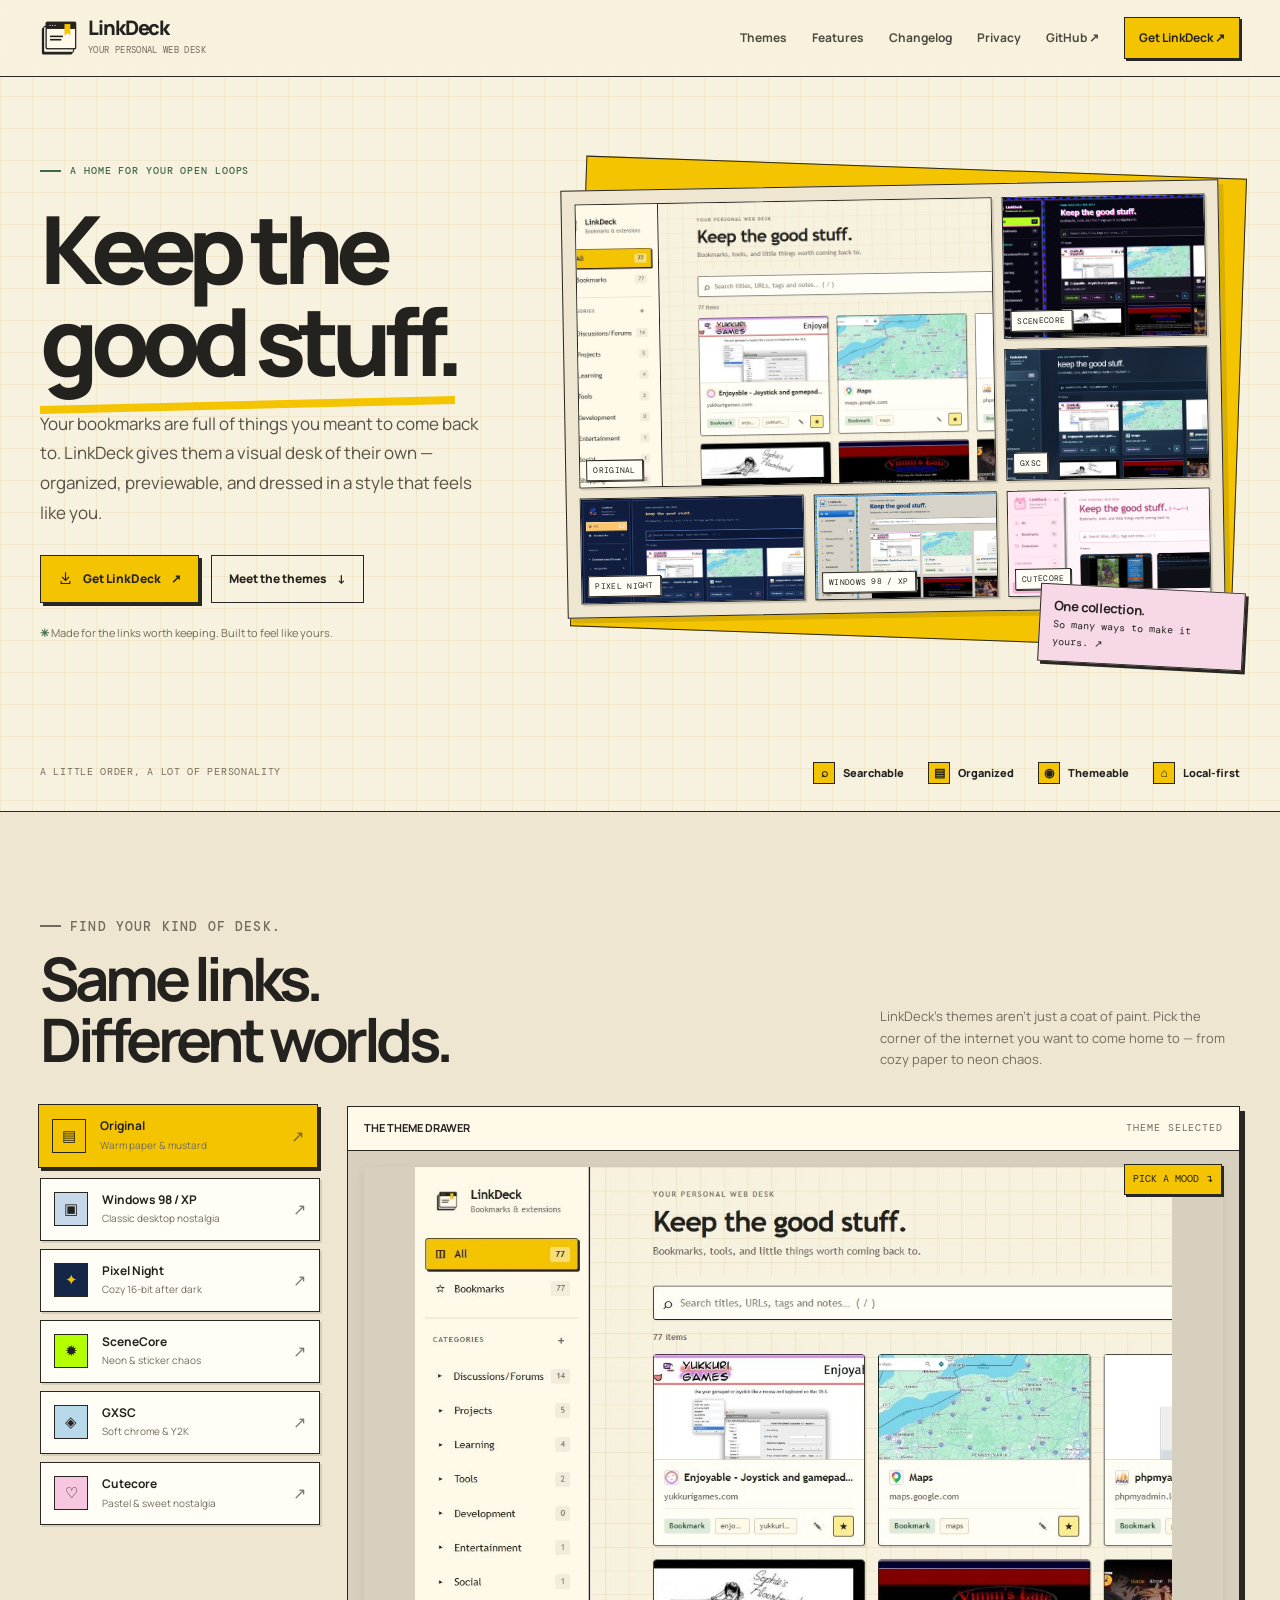
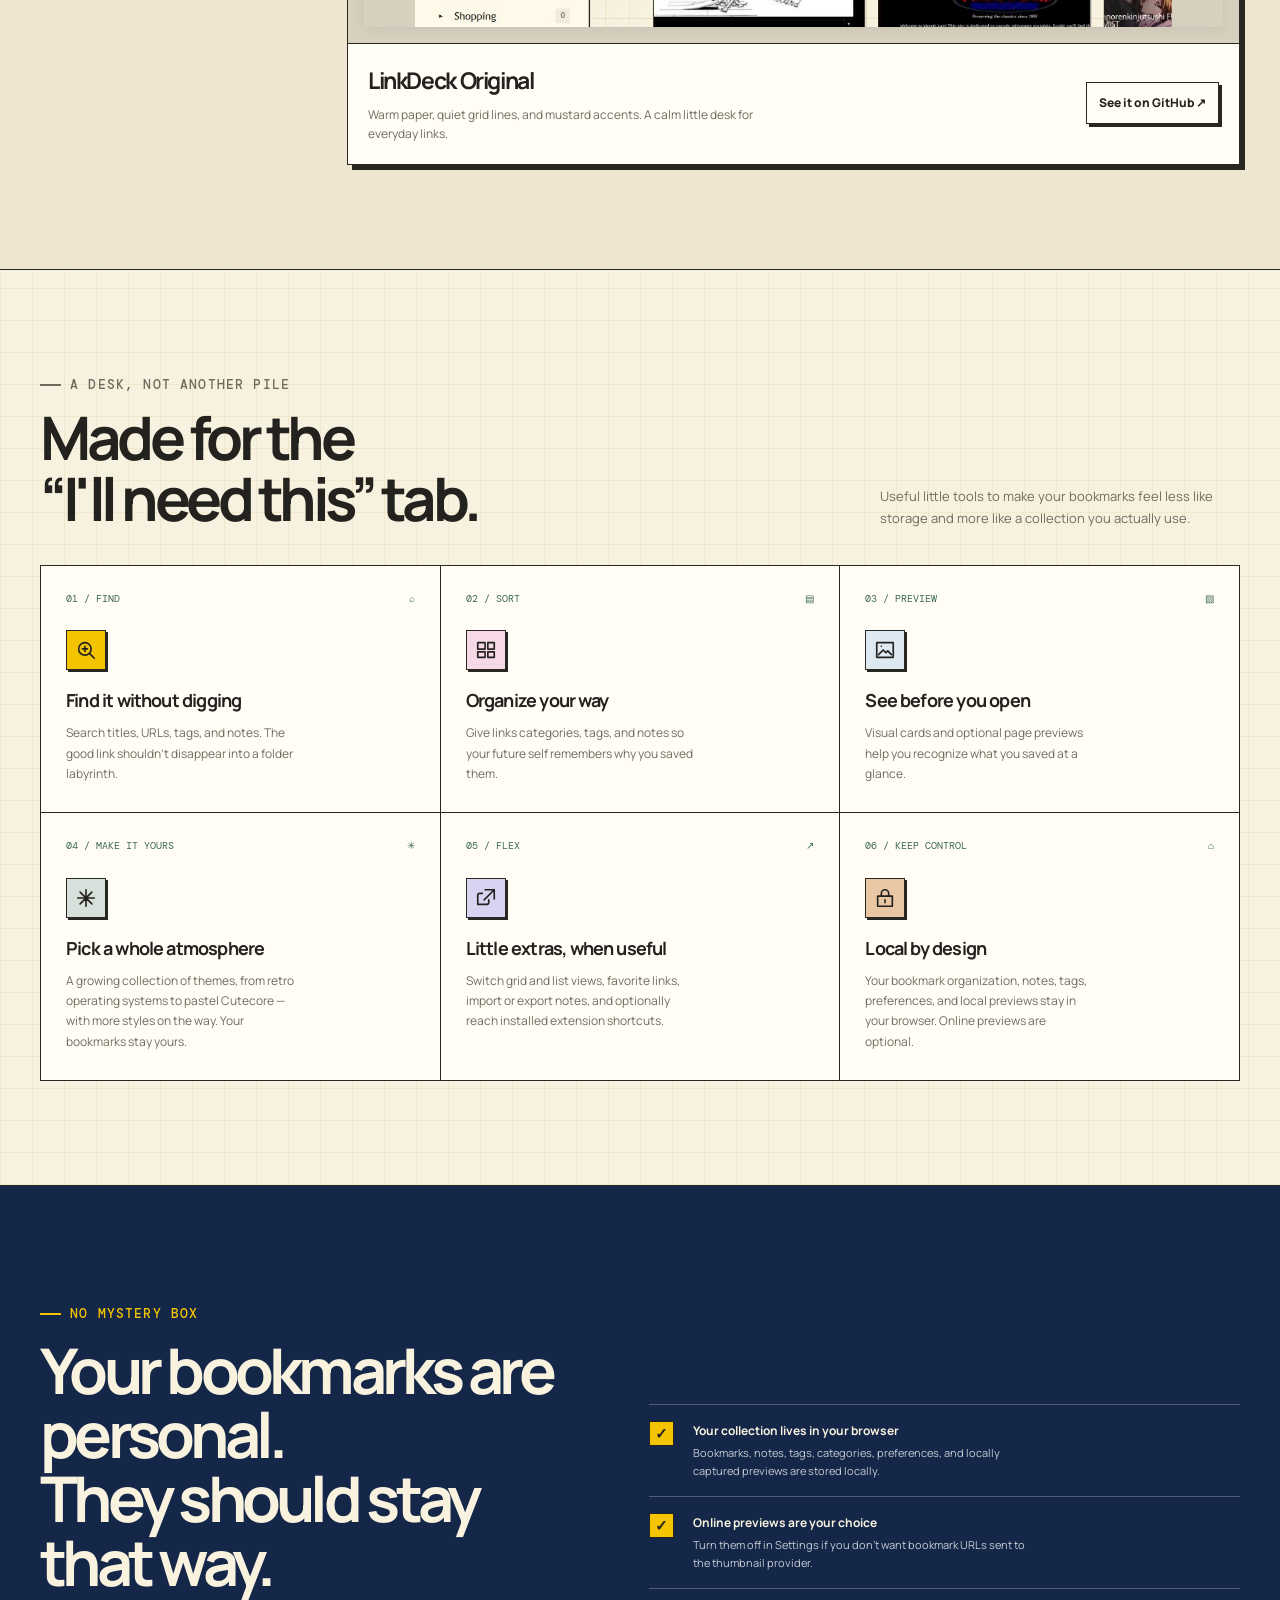
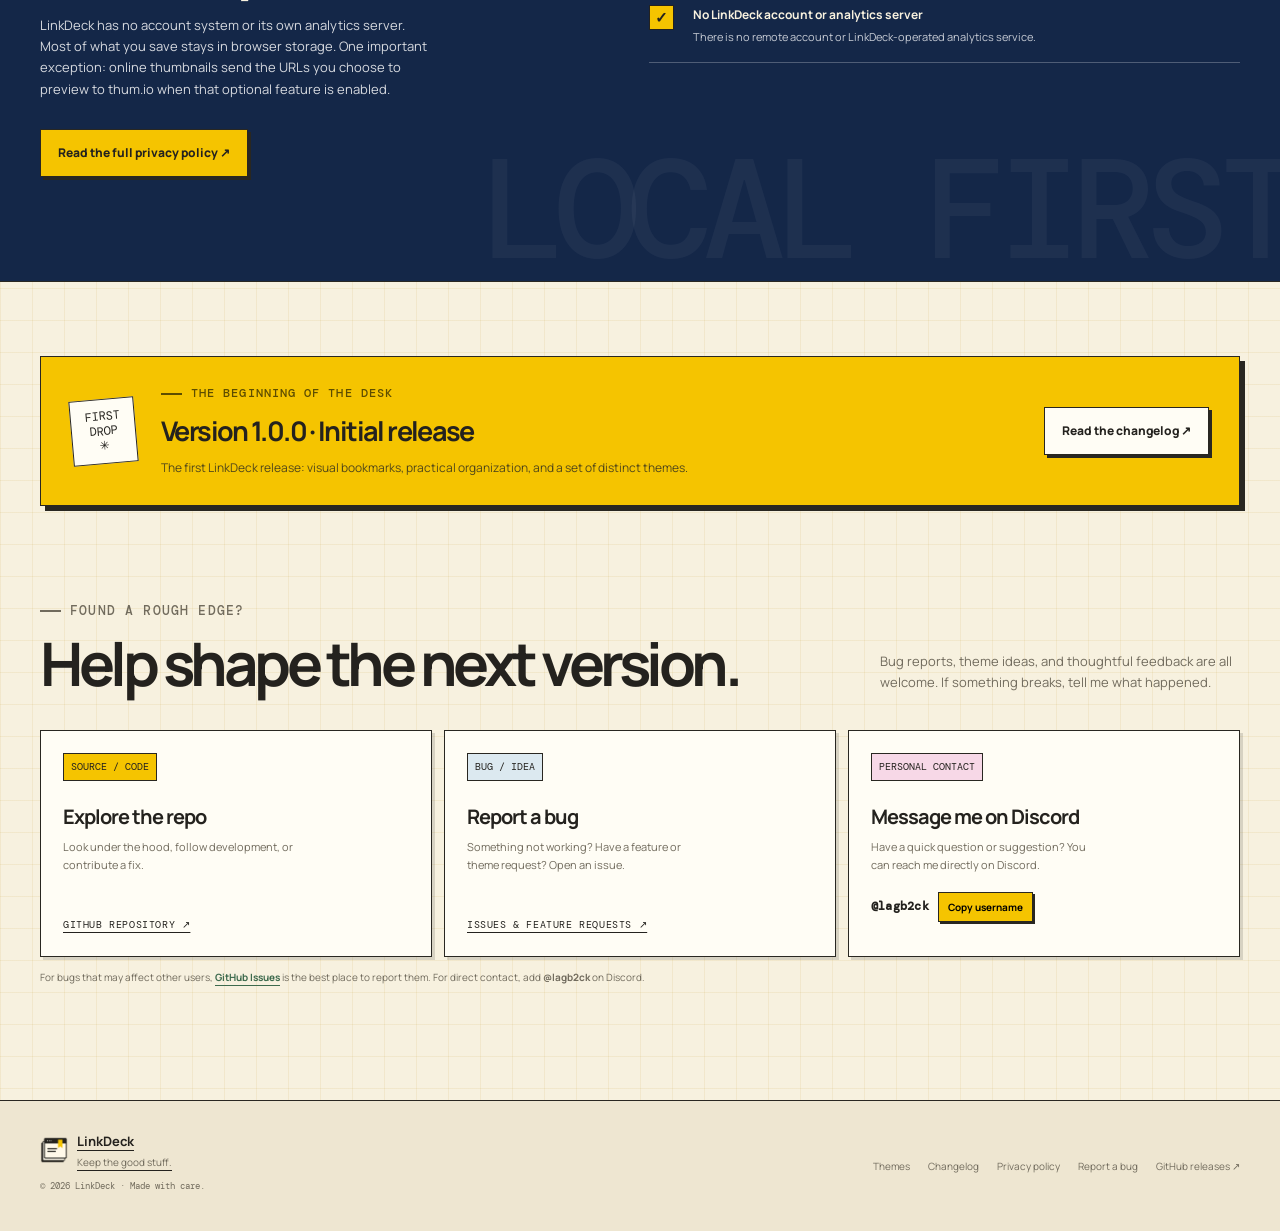
==== commit 54304e7c: "docs: new 1.4.0 release" ====
--- a/index.html
+++ b/index.html
@@ -3,10 +3,10 @@
 <a class="brand" href="index.html" aria-label="LinkDeck home"><img src="assets/linkdeck-128.png" alt=""><span><span class="brand-word">LinkDeck</span><span class="brand-sub">YOUR PERSONAL WEB DESK</span></span></a>
 <button class="menu-toggle" type="button" aria-label="Toggle navigation" aria-expanded="false" data-menu-toggle><span></span></button>
 <nav class="nav-links" aria-label="Main navigation" data-nav-links>
-<a href="index.html#themes">Themes</a><a href="index.html#features">Features</a><a href="changelog.html">Changelog</a><a href="privacy.html">Privacy</a><a href="https://github.com/LagBack/linkdeck" data-link="githubUrl">GitHub ↗</a><a class="nav-cta" href="https://chromewebstore.google.com/detail/linkdeck/afmgpcgllhmbenlekdpinfmiflikcopg" data-link="chromeStoreUrl">Get LinkDeck ↗</a>
+<a href="index.html#themes">Themes</a><a href="index.html#features">Features</a><a href="changelog.html">Changelog</a><a href="privacy.html">Privacy</a><a href="https://github.com/LagBack/linkdeck" data-link="githubUrl">GitHub ↗</a><a class="nav-cta" href="https://chromewebstore.google.com/detail/linkdeck/gefiaoeappodpgialcmkphahgjadfbhg" data-link="chromeStoreUrl">Get LinkDeck ↗</a>
 </nav></div></header>
 <main id="main">
-<section class="hero"><div class="wrap hero-grid"><div class="hero-copy"><p class="eyebrow">A home for your open loops</p><h1>Keep the<br><span>good stuff.</span></h1><p class="hero-lede">Your bookmarks are full of things you meant to come back to. LinkDeck gives them a visual desk of their own — organized, previewable, and dressed in a style that feels like you.</p><div class="hero-actions"><a class="button button-primary" href="https://chromewebstore.google.com/detail/linkdeck/afmgpcgllhmbenlekdpinfmiflikcopg" data-link="chromeStoreUrl"><svg viewBox="0 0 24 24" aria-hidden="true"><path d="M12 3v12m-5-5 5 5 5-5M5 17v3h14v-3" fill="none" stroke="currentColor" stroke-width="1.8" stroke-linecap="square"/></svg>Get LinkDeck <span aria-hidden="true">↗</span></a><a class="button button-quiet" href="#themes">Meet the themes <span aria-hidden="true">↓</span></a></div><p class="hero-footnote"><span>✳</span> Made for the links worth keeping. Built to feel like yours.</p></div>
+<section class="hero"><div class="wrap hero-grid"><div class="hero-copy"><p class="eyebrow">A home for your open loops</p><h1>Keep the<br><span>good stuff.</span></h1><p class="hero-lede">Your bookmarks are full of things you meant to come back to. LinkDeck gives them a visual desk of their own — organized, previewable, and dressed in a style that feels like you.</p><div class="hero-actions"><a class="button button-primary" href="https://chromewebstore.google.com/detail/linkdeck/gefiaoeappodpgialcmkphahgjadfbhg" data-link="chromeStoreUrl"><svg viewBox="0 0 24 24" aria-hidden="true"><path d="M12 3v12m-5-5 5 5 5-5M5 17v3h14v-3" fill="none" stroke="currentColor" stroke-width="1.8" stroke-linecap="square"/></svg>Get LinkDeck <span aria-hidden="true">↗</span></a><a class="button button-quiet" href="#themes">Meet the themes <span aria-hidden="true">↓</span></a></div><p class="hero-footnote"><span>✳</span> Made for the links worth keeping. Built to feel like yours.</p></div>
 <div class="hero-art theme-collage" data-reveal aria-label="A collage showing LinkDeck in a range of visual themes">
 <div class="collage-board">
 <a href="#themes" class="collage-tile collage-tile-original" data-collage-theme="paper" aria-label="Explore the Original theme"><img src="assets/themes/original.jpg" alt=""><span>ORIGINAL</span></a>
@@ -38,7 +38,7 @@
 </div></div></section>
 <section class="privacy-band" id="privacy"><div class="wrap section privacy-grid"><div data-reveal><p class="eyebrow">No mystery box</p><h2>Your bookmarks are personal.<br>They should stay that way.</h2><p>LinkDeck has no account system or its own analytics server. Most of what you save stays in browser storage. One important exception: online thumbnails send the URLs you choose to preview to thum.io when that optional feature is enabled.</p><a class="button" href="privacy.html">Read the full privacy policy ↗</a></div><div class="privacy-points" data-reveal><div class="privacy-point"><span class="check">✓</span><div><b>Your collection lives in your browser</b><p>Bookmarks, notes, tags, categories, preferences, and locally captured previews are stored locally.</p></div></div><div class="privacy-point"><span class="check">✓</span><div><b>Online previews are your choice</b><p>Turn them off in Settings if you don't want bookmark URLs sent to the thumbnail provider.</p></div></div><div class="privacy-point"><span class="check">✓</span><div><b>No LinkDeck account or analytics server</b><p>There is no remote account or LinkDeck-operated analytics service.</p></div></div></div></div></section>
 <section class="release-section"><div class="wrap"><div class="release-card" data-reveal><div class="release-stamp">FIRST<br>DROP<br>✳</div><div><p class="eyebrow">The beginning of the desk</p><h2>Version 1.0.0 · Initial release</h2><p>The first LinkDeck release: visual bookmarks, practical organization, and a set of distinct themes.</p></div><a class="button" href="changelog.html">Read the changelog ↗</a></div></div></section>
-<section class="contact-section" id="contact"><div class="wrap"><div class="section-head" data-reveal><div><p class="eyebrow">Found a rough edge?</p><h2>Help shape the next version.</h2></div><p>Bug reports, theme ideas, and thoughtful feedback are all welcome. If something breaks, tell me what happened.</p></div><div class="contact-grid" data-reveal><a class="contact-card" href="https://github.com/LagBack/linkdeck" data-link="githubUrl"><span class="contact-icon">SOURCE / CODE</span><h3>Explore the repo</h3><p>Look under the hood, follow development, or contribute a fix.</p><span class="contact-link">GitHub repository ↗</span></a><a class="contact-card" href="https://github.com/LagBack/linkdeck/issues" data-link="issuesUrl"><span class="contact-icon">BUG / IDEA</span><h3>Report a bug</h3><p>Something not working? Have a feature or theme request? Open an issue.</p><span class="contact-link">Issues & feature requests ↗</span></a><article class="contact-card discord-contact"><span class="contact-icon">PERSONAL CONTACT</span><h3>Message me on Discord</h3><p>Have a quick question or suggestion? You can reach me directly on Discord.</p><div class="discord-handle-row"><strong>@lagb2ck</strong><button class="copy-handle" type="button" data-copy-discord="lagb2ck">Copy username</button></div><span class="contact-hint" data-copy-status>Personal account · not a server</span></article></div><p class="discord-note">For bugs that may affect other users, <a href="https://github.com/LagBack/linkdeck/issues" data-link="issuesUrl">GitHub Issues</a> is the best place to report them. For direct contact, add <strong>@lagb2ck</strong> on Discord.</p></div></section>
+<section class="contact-section" id="contact"><div class="wrap"><div class="section-head" data-reveal><div><p class="eyebrow">Found a rough edge?</p><h2>Help shape the next version.</h2></div><p>Bug reports, theme ideas, and thoughtful feedback are all welcome. If something breaks, tell me what happened.</p></div><div class="contact-grid" data-reveal><a class="contact-card" href="https://github.com/LagBack/linkdeck" data-link="githubUrl"><span class="contact-icon">SOURCE / CODE</span><h3>Explore the repo</h3><p>Look under the hood, follow development, or contribute a fix.</p><span class="contact-link">GitHub repository ↗</span></a><a class="contact-card" href="https://github.com/LagBack/linkdeck/issues" data-link="issuesUrl"><span class="contact-icon">BUG / IDEA</span><h3>Report a bug</h3><p>Something not working? Have a feature or theme request? Open an issue.</p><span class="contact-link">Issues & feature requests ↗</span></a><article class="contact-card discord-contact"><span class="contact-icon">PERSONAL CONTACT</span><h3>Message me on Discord</h3><p>Have a quick question or suggestion? You can reach me directly on Discord.</p><div class="discord-handle-row"><strong>@lagb2ck</strong><button class="copy-handle" type="button" data-copy-discord="lagb2ck">Copy username</button></div><span class="contact-hint" data-copy-status></span></article></div><p class="discord-note">For bugs that may affect other users, <a href="https://github.com/LagBack/linkdeck/issues" data-link="issuesUrl">GitHub Issues</a> is the best place to report them. For direct contact, add <strong>@lagb2ck</strong> on Discord.</p></div></section>
 </main><footer class="site-footer"><div class="wrap footer-inner"><div><a class="footer-brand" href="index.html"><img src="assets/linkdeck-128.png" alt=""><span><strong>LinkDeck</strong><small>Keep the good stuff.</small></span></a><p class="copyright">© <span data-year>2026</span> LinkDeck · Made with care.</p></div><nav class="footer-links" aria-label="Footer navigation"><a href="index.html#themes">Themes</a><a href="changelog.html">Changelog</a><a href="privacy.html">Privacy policy</a><a href="https://github.com/LagBack/linkdeck/issues" data-link="issuesUrl">Report a bug</a><a href="https://github.com/LagBack/linkdeck/releases" data-link="releasesUrl">GitHub releases ↗</a></nav></div></footer><script src="site-config.js"></script><script src="assets/site.js"></script><script>
 const preview = document.querySelector('[data-theme-preview-image]');
 const originalPick = document.querySelector('[data-theme-pick].is-active');
--- a/assets/site.css
+++ b/assets/site.css
@@ -17,3 +17,6 @@
 @media(max-width:700px){.wrap{width:min(var(--content),calc(100% - 30px))}.nav-shell{height:66px}.brand img{width:34px;height:34px}.menu-toggle{display:flex}.nav-links{display:none;position:absolute;top:65px;left:0;right:0;padding:16px 20px 22px;background:var(--bg);border-bottom:1.5px solid var(--line);flex-direction:column;align-items:stretch;gap:0}.nav-links.is-open{display:flex}.nav-links a{padding:12px 0;border-bottom:1px solid var(--soft)}.nav-links .nav-cta{margin-top:12px;text-align:center;padding:12px}.hero{padding:57px 0 58px}.hero h1{font-size:clamp(50px,12vw,76px);margin-top:19px}.hero-lede{font-size:15px}.hero-art{padding:10px 8px 22px 0}.collage-board{gap:6px;padding:8px;grid-template-rows:115px 105px 82px}.collage-tile span{font-size:7px;left:4px;bottom:4px;padding:4px}.floating-note{right:-3px;bottom:-4px}.trust-inner{padding:18px 0}.trust-items{gap:12px 17px}.section{padding:72px 0}.section-head{display:block;margin-bottom:27px}.section-head p{margin-top:15px}.section-head h2,.section-title{font-size:clamp(37px,10vw,52px)}.theme-layout{grid-template-columns:1fr}.theme-list{display:grid;grid-template-columns:repeat(2,minmax(0,1fr));gap:7px}.theme-pick{padding:9px;grid-template-columns:28px 1fr;gap:8px;min-width:0}.theme-pick strong{font-size:10px}.theme-pick small{font-size:9px}.theme-chip{width:27px;height:27px}.preview-screen{min-height:0;padding:9px}.preview-bottom{grid-template-columns:1fr;gap:14px;padding:15px}.preview-bottom h3{font-size:21px}.preview-bottom .button{justify-self:start}.theme-counter{top:50px;right:12px}.feature-grid{grid-template-columns:repeat(2,minmax(0,1fr))}.feature{padding:18px;min-height:225px}.feature h3{font-size:16px}.feature p{font-size:11px}.feature-icon{margin:20px 0 14px}.privacy-grid{grid-template-columns:1fr;gap:25px}.privacy-band h2{font-size:clamp(40px,11vw,56px)}.release-card{grid-template-columns:auto 1fr;gap:14px;padding:19px}.release-stamp{width:54px;height:54px}.release-card h2{font-size:22px}.release-card .button{grid-column:1/-1;justify-self:start}.contact-grid{grid-template-columns:1fr}.contact-card{min-height:150px}.discord-handle-row{margin-top:14px}.contact-hint{margin-top:9px}.contact-card h3{margin-top:12px}.contact-section{padding-bottom:72px}.footer-inner{align-items:flex-start;flex-direction:column}.footer-links{gap:12px 18px}.page-hero{padding:52px 0 25px}.document-shell{display:block;padding-top:8px}.document-aside{position:static;margin-bottom:20px}.document-aside nav{display:flex;gap:13px;flex-wrap:wrap}.document-aside a{border:0;padding:8px 0}.document{padding:24px 20px}.document h2{font-size:19px}.release-entry{grid-template-columns:1fr;gap:12px}.release-entry h2{font-size:29px}.release-entry p,.document p,.document li{font-size:12px}.change-list li{grid-template-columns:70px 1fr}.changelog-intro{align-items:flex-start}}
 @media(max-width:380px){.theme-list{grid-template-columns:1fr}.hero-actions .button{width:100%}.trust-items{display:grid;grid-template-columns:1fr 1fr}.feature-grid{grid-template-columns:1fr}.feature{min-height:190px}.release-card{grid-template-columns:1fr}.release-stamp{display:none}.release-card .button{grid-column:auto}}
 @media(prefers-reduced-motion:reduce){html{scroll-behavior:auto}*,*::before,*::after{animation-duration:.01ms!important;animation-iteration-count:1!important;transition-duration:.01ms!important}[data-reveal],.motion-ready [data-reveal]{opacity:1;transform:none}}
+
+/* Pending Chrome Web Store launch dialog */
+.launch-modal[hidden]{display:none!important}.launch-modal{position:fixed;inset:0;z-index:200;display:grid;place-items:center;padding:20px}.launch-modal__backdrop{position:absolute;inset:0;background:rgba(25,23,19,.66);backdrop-filter:blur(4px)}.launch-modal__dialog{position:relative;width:min(100%,440px);padding:clamp(28px,6vw,42px);background:var(--paper);border:2px solid var(--line);box-shadow:9px 9px 0 var(--yellow);text-align:center;animation:launch-pop .2s ease-out}.launch-modal__close{position:absolute;top:10px;right:12px;width:36px;height:36px;border:1.5px solid var(--line);background:transparent;font-size:27px;line-height:1;cursor:pointer}.launch-modal__spark{display:grid;place-items:center;width:48px;height:48px;margin:0 auto 19px;background:var(--yellow);border:1.5px solid var(--line);font-size:26px}.launch-modal__dialog .eyebrow{justify-content:center;margin:0 0 8px}.launch-modal__dialog h2{font-size:clamp(42px,9vw,58px);line-height:1;letter-spacing:-.08em;margin:0 0 16px}.launch-modal__dialog>p:not(.eyebrow){font-size:14px;color:#575145;line-height:1.8;margin:0 auto 23px;max-width:33ch}.launch-modal__github{width:100%;font-size:12px}.launch-modal__github svg{width:17px;height:17px;flex-shrink:0}.launch-modal__dialog .launch-modal__note{font-family:var(--mono);font-size:10px;color:var(--muted);margin:17px 0 0}.launch-modal-open{overflow:hidden}@keyframes launch-pop{from{opacity:0;transform:translateY(8px) scale(.98)}to{opacity:1;transform:translateY(0) scale(1)}}@media(prefers-reduced-motion:reduce){.launch-modal__dialog{animation:none}}
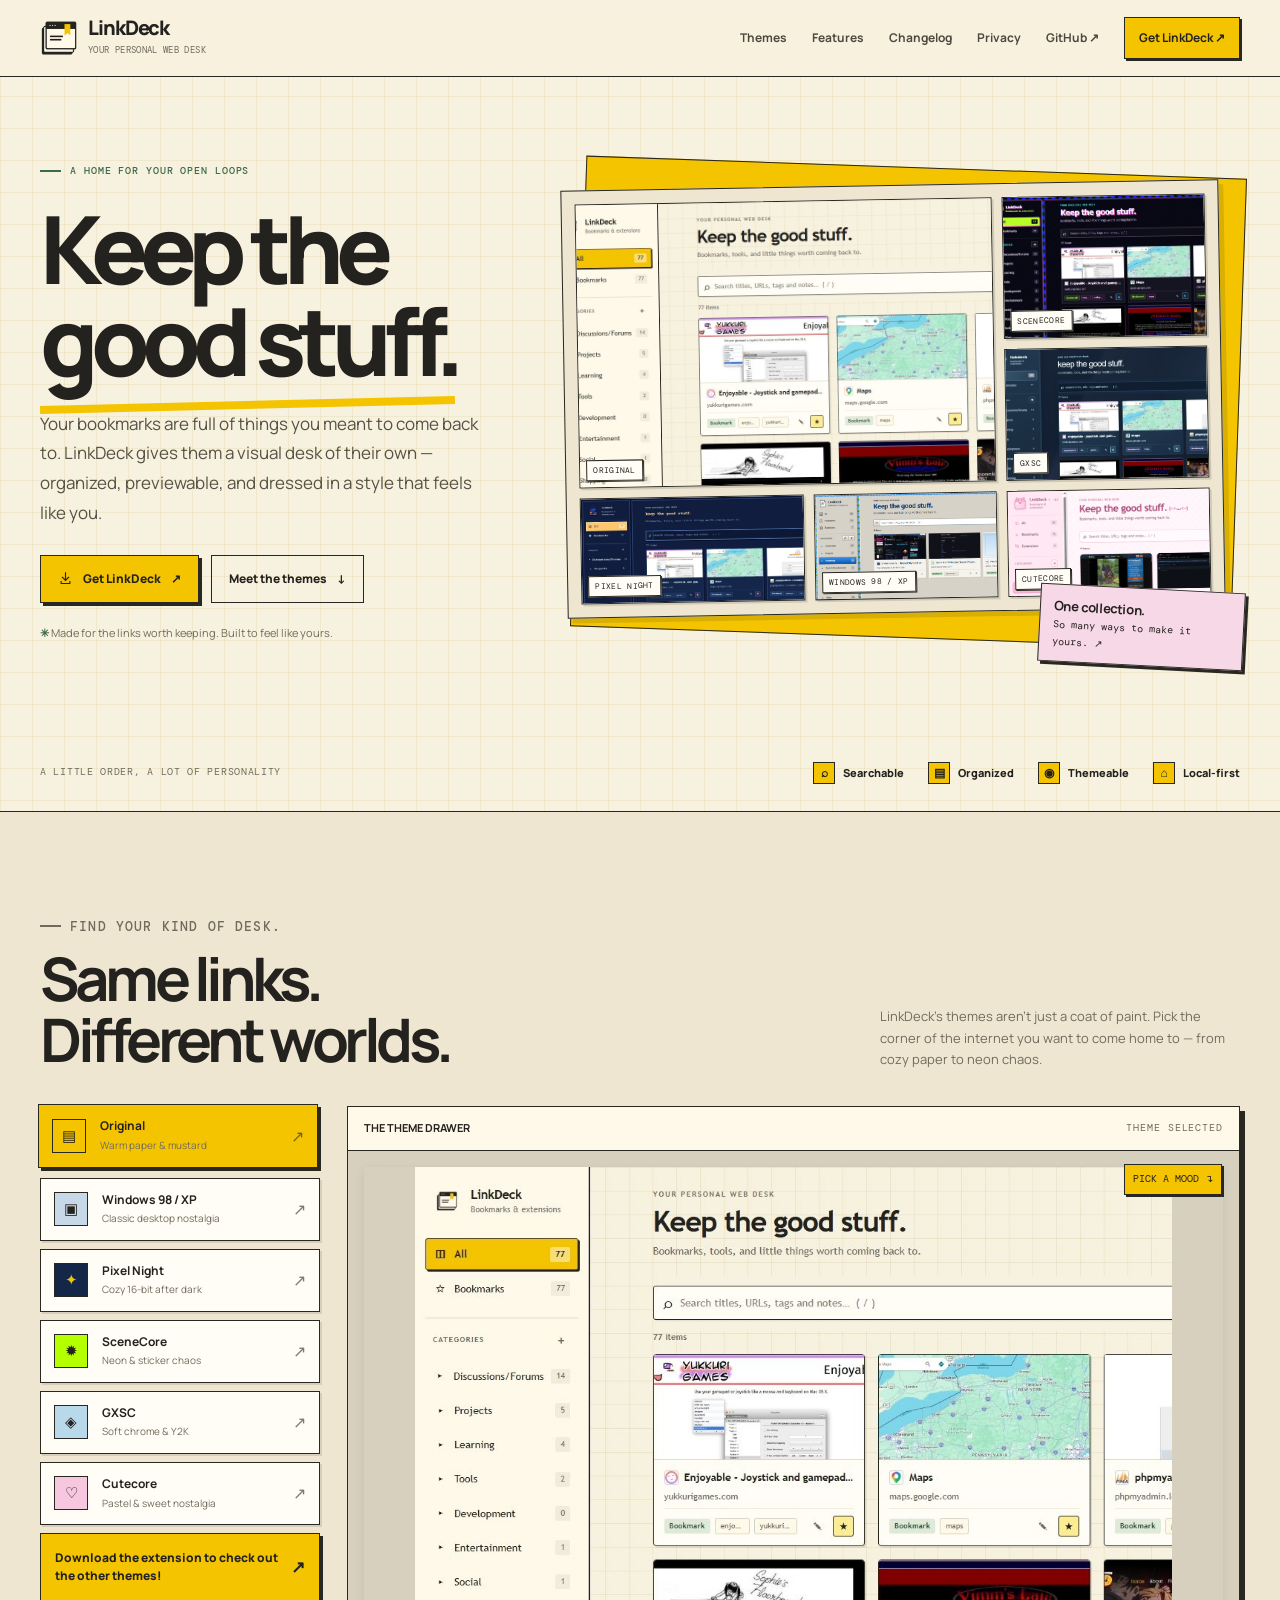
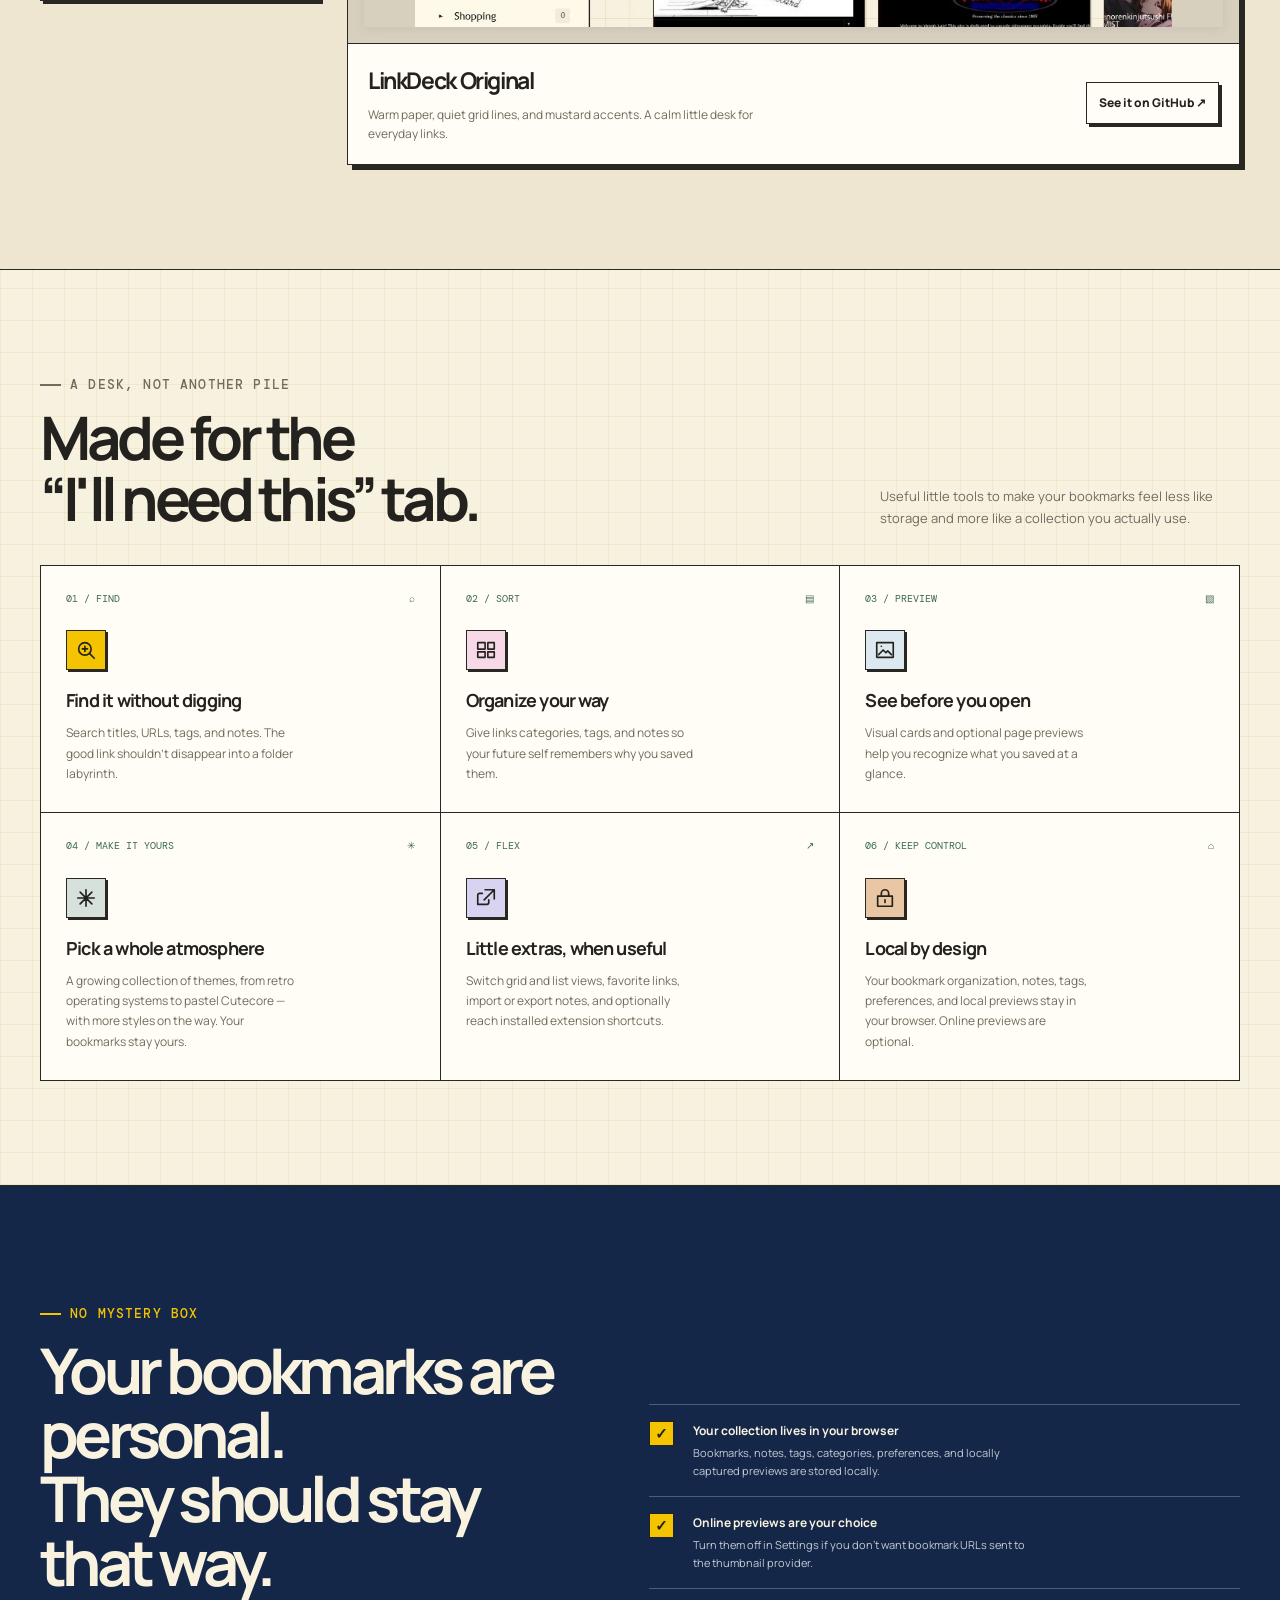
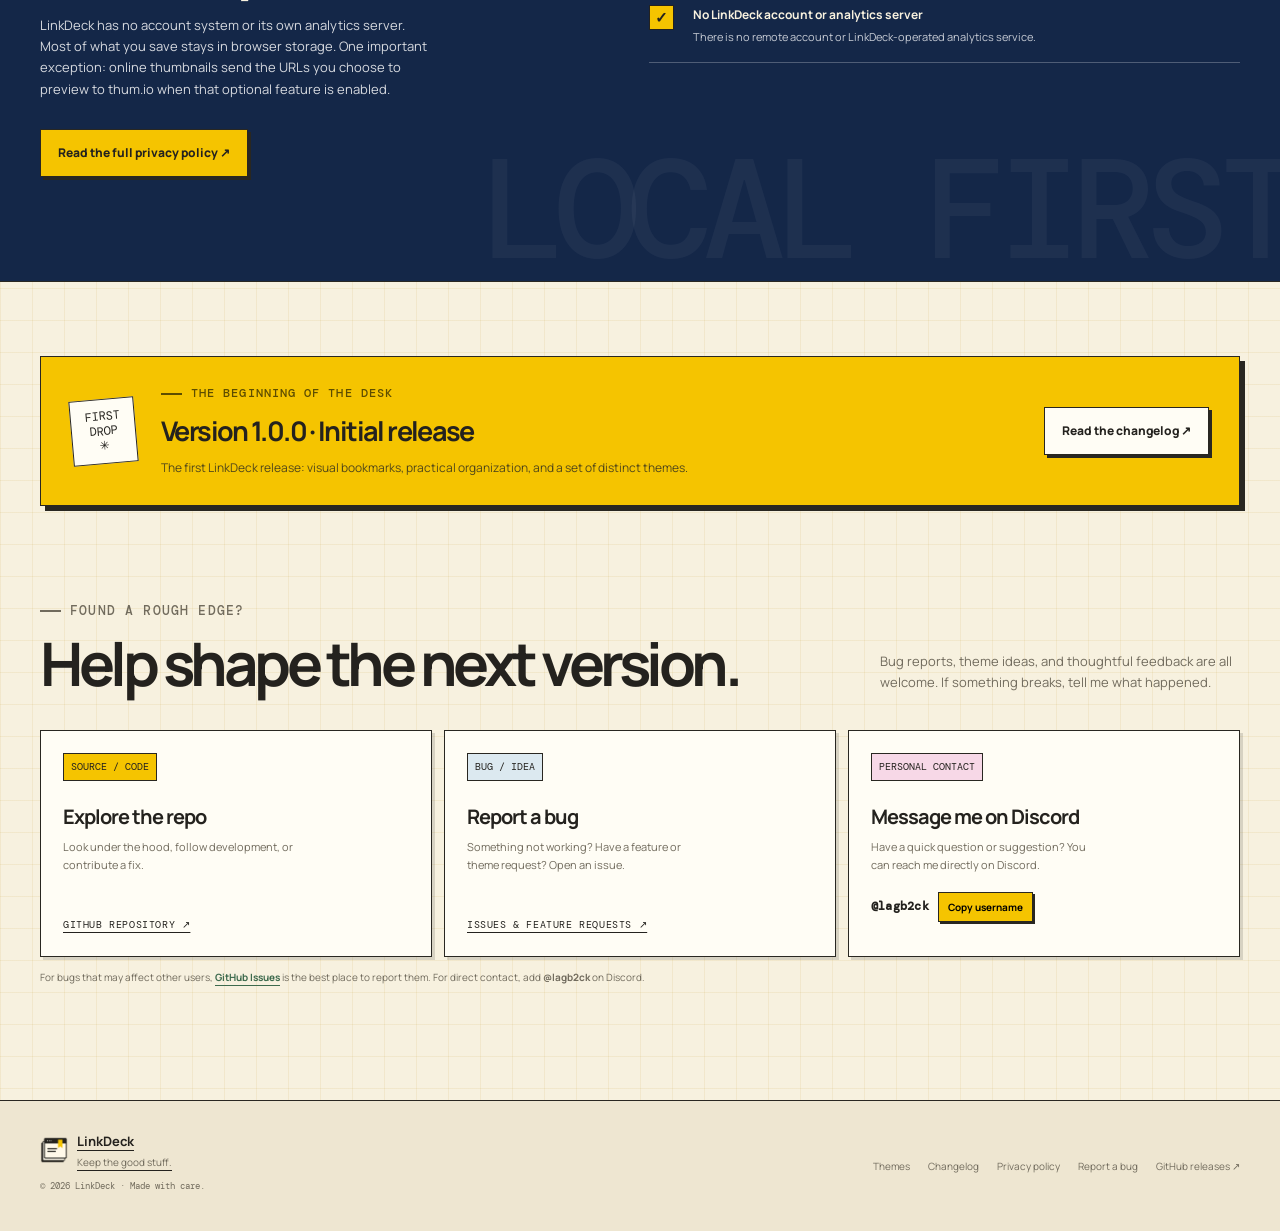
==== commit 2c20eb7c: "adding a couple things idk" ====
--- a/index.html
+++ b/index.html
@@ -20,14 +20,14 @@
 </div></div></section>
 <div class="trust-strip"><div class="wrap trust-inner"><span class="trust-copy">A little order, a lot of personality</span><div class="trust-items"><span class="trust-item"><i>⌕</i> Searchable</span><span class="trust-item"><i>▤</i> Organized</span><span class="trust-item"><i>◉</i> Themeable</span><span class="trust-item"><i>⌂</i> Local-first</span></div></div></div>
 <section class="section theme-section" id="themes"><div class="wrap"><div class="section-head" data-reveal><div><p class="eyebrow">Find your kind of desk.</p><h2>Same links.<br>Different worlds.</h2></div><p>LinkDeck's themes aren't just a coat of paint. Pick the corner of the internet you want to come home to — from cozy paper to neon chaos.</p></div>
-<div class="theme-layout" data-reveal><div class="theme-list" role="group" aria-label="Choose a LinkDeck theme">
+<div class="theme-layout" data-reveal><div class="theme-picker-column"><div class="theme-list" role="group" aria-label="Choose a LinkDeck theme">
 <button class="theme-pick is-active" type="button" data-theme-pick aria-pressed="true" data-image="assets/themes/original.jpg" data-title="LinkDeck Original" data-copy="Warm paper, quiet grid lines, and mustard accents. A calm little desk for everyday links." data-number="THEME SELECTED" data-tone="paper"><span class="theme-chip" style="--chip:#f5c400">▤</span><span><strong>Original</strong><small>Warm paper & mustard</small></span><span class="pick-arrow">↗</span></button>
 <button class="theme-pick" type="button" data-theme-pick aria-pressed="false" data-image="assets/themes/windows-98-xp.jpg" data-title="Windows 98 / XP" data-copy="A nostalgic desktop throwback: familiar window chrome, classic system colors, and a little dial-up-era charm." data-number="THEME SELECTED" data-tone="windows"><span class="theme-chip" style="--chip:#c7d9e9">▣</span><span><strong>Windows 98 / XP</strong><small>Classic desktop nostalgia</small></span><span class="pick-arrow">↗</span></button>
 <button class="theme-pick" type="button" data-theme-pick aria-pressed="false" data-image="assets/themes/pixel-night.jpg" data-title="Pixel Night" data-copy="A deep-blue 16-bit night shift, made for collecting the tabs you want to revisit after dark." data-number="THEME SELECTED" data-tone="night"><span class="theme-chip" style="--chip:#142748;color:#f5c400">✦</span><span><strong>Pixel Night</strong><small>Cozy 16-bit after dark</small></span><span class="pick-arrow">↗</span></button>
 <button class="theme-pick" type="button" data-theme-pick aria-pressed="false" data-image="assets/themes/scenecore.jpg" data-title="SceneCore" data-copy="High-contrast neon, stickers, and maximalist internet energy. Subtle is not the assignment." data-number="THEME SELECTED" data-tone="scene"><span class="theme-chip" style="--chip:#b4ff00">✹</span><span><strong>SceneCore</strong><small>Neon & sticker chaos</small></span><span class="pick-arrow">↗</span></button>
 <button class="theme-pick" type="button" data-theme-pick aria-pressed="false" data-image="assets/themes/gxsc.jpg" data-title="GXSC · Gen X Soft Club" data-copy="Cool blue haze and soft chrome with a Y2K digital nostalgia that feels like finding an old favorite." data-number="THEME SELECTED" data-tone="gxsc"><span class="theme-chip" style="--chip:#b7d9e9">◈</span><span><strong>GXSC</strong><small>Soft chrome & Y2K</small></span><span class="pick-arrow">↗</span></button>
 <button class="theme-pick" type="button" data-theme-pick aria-pressed="false" data-image="assets/themes/cutecore.png" data-title="Cutecore" data-copy="Baby pink, gingham, bows, and sweet sticker-book nostalgia. Cute can still keep you organized." data-number="THEME SELECTED" data-tone="cute"><span class="theme-chip" style="--chip:#f7c6df">♡</span><span><strong>Cutecore</strong><small>Pastel & sweet nostalgia</small></span><span class="pick-arrow">↗</span></button>
-</div><div class="theme-preview" data-theme-surface data-tone="paper"><div class="preview-topline"><strong>THE THEME DRAWER</strong><span class="mono" data-theme-index>THEME SELECTED</span></div><span class="theme-counter">PICK A MOOD ↴</span><div class="preview-screen"><img src="assets/themes/original.jpg" alt="LinkDeck Original theme screenshot" data-theme-preview-image></div><div class="preview-bottom"><div><h3 data-theme-preview-title>LinkDeck Original</h3><p data-theme-copy>Warm paper, quiet grid lines, and mustard accents. A calm little desk for everyday links.</p></div><a class="button" href="https://github.com/LagBack/linkdeck" data-link="githubUrl">See it on GitHub ↗</a></div></div></div></div></section>
+</div><a class="theme-download-cta" href="https://chromewebstore.google.com/detail/linkdeck/gefiaoeappodpgialcmkphahgjadfbhg" data-link="chromeStoreUrl">Download the extension to check out the other themes! <span aria-hidden="true">↗</span></a></div><div class="theme-preview" data-theme-surface data-tone="paper"><div class="preview-topline"><strong>THE THEME DRAWER</strong><span class="mono" data-theme-index>THEME SELECTED</span></div><span class="theme-counter">PICK A MOOD ↴</span><div class="preview-screen"><img src="assets/themes/original.jpg" alt="LinkDeck Original theme screenshot" data-theme-preview-image></div><div class="preview-bottom"><div><h3 data-theme-preview-title>LinkDeck Original</h3><p data-theme-copy>Warm paper, quiet grid lines, and mustard accents. A calm little desk for everyday links.</p></div><a class="button" href="https://github.com/LagBack/linkdeck" data-link="githubUrl">See it on GitHub ↗</a></div></div></div></div></section>
 <section class="section feature-section" id="features"><div class="wrap"><div class="section-head" data-reveal><div><p class="eyebrow">A desk, not another pile</p><h2>Made for the<br>“I'll need this” tab.</h2></div><p>Useful little tools to make your bookmarks feel less like storage and more like a collection you actually use.</p></div><div class="feature-grid" data-reveal>
 <article class="feature"><div class="feature-num"><span>01 / FIND</span><span>⌕</span></div><div class="feature-icon"><svg viewBox="0 0 24 24"><circle cx="10.8" cy="10.8" r="6.8"/><path d="m16 16 5 5M8 10.8h5.6M10.8 8v5.6"/></svg></div><h3>Find it without digging</h3><p>Search titles, URLs, tags, and notes. The good link shouldn't disappear into a folder labyrinth.</p></article>
 <article class="feature"><div class="feature-num"><span>02 / SORT</span><span>▤</span></div><div class="feature-icon"><svg viewBox="0 0 24 24"><rect x="3" y="4" width="8" height="7"/><rect x="14" y="4" width="7" height="7"/><rect x="3" y="14" width="8" height="6"/><rect x="14" y="14" width="7" height="6"/></svg></div><h3>Organize your way</h3><p>Give links categories, tags, and notes so your future self remembers why you saved them.</p></article>
--- a/assets/site.css
+++ b/assets/site.css
@@ -4,7 +4,7 @@
 .hero{padding:76px 0 82px;position:relative;overflow:hidden}.hero-grid{display:grid;grid-template-columns:minmax(0,.82fr) minmax(0,1.18fr);align-items:center;gap:54px}.hero-copy{position:relative;z-index:2}.hero h1{font-size:clamp(54px,7.4vw,94px);line-height:.98;letter-spacing:-.085em;max-width:620px;margin:22px 0 23px;font-weight:800}.hero h1 span{position:relative;white-space:nowrap}.hero h1 span:after{content:'';position:absolute;left:0;right:2px;bottom:-5px;height:8px;background:var(--yellow);z-index:-1;transform:rotate(-1.4deg)}.hero-lede{font-size:17px;line-height:1.75;max-width:460px;color:#575145;margin:0 0 27px}.hero-actions{display:flex;flex-wrap:wrap;align-items:center;gap:12px}.button{display:inline-flex;align-items:center;justify-content:center;gap:10px;padding:13px 17px;border:1.5px solid var(--line);background:var(--paper);font-size:12px;font-weight:800;text-decoration:none;box-shadow:3px 3px 0 var(--line);transition:transform .16s,box-shadow .16s,background .16s;cursor:pointer}.button:hover{transform:translate(-2px,-2px);box-shadow:5px 5px 0 var(--line)}.button:active{transform:translate(1px,1px);box-shadow:1px 1px 0 var(--line)}.button-primary{background:var(--yellow)}.button-quiet{box-shadow:none;background:transparent}.button-quiet:hover{box-shadow:2px 2px 0 var(--line)}.button svg{width:15px;height:15px}.hero-footnote{font-size:11px;color:var(--muted);margin-top:21px}.hero-footnote span{color:var(--green);font-weight:800}.hero-art{min-width:0;position:relative;padding:22px 18px 30px 0}.theme-collage:before{content:'';position:absolute;inset:4px 1px 5px 14px;background:var(--yellow);border:1.5px solid var(--line);transform:rotate(2deg)}.collage-board{position:relative;display:grid;grid-template-columns:1.1fr .9fr 1fr;grid-template-rows:142px 132px 106px;gap:10px;padding:13px;background:#eee6d1;border:1.5px solid var(--line);box-shadow:var(--shadow);transform:rotate(-1deg);isolation:isolate}.collage-tile{display:block;color:inherit;text-decoration:none;position:relative;min-width:0;min-height:0;overflow:hidden;border:1.5px solid var(--line);background:var(--paper);box-shadow:2px 2px 0 rgba(36,34,30,.15);transition:transform .22s,box-shadow .22s}.collage-tile:hover{z-index:3;transform:translateY(-4px) rotate(1deg) scale(1.025);box-shadow:4px 5px 0 var(--line)}.collage-tile img{display:block;width:100%;height:100%;object-fit:cover;object-position:top center;transition:transform .35s}.collage-tile:hover img{transform:scale(1.04)}.collage-tile span{position:absolute;left:6px;bottom:6px;max-width:calc(100% - 12px);padding:5px 6px;background:var(--paper);border:1px solid var(--line);font-family:var(--mono);font-size:8px;line-height:1.1;letter-spacing:.04em;box-shadow:1px 1px 0 var(--line)}.collage-tile-original{grid-column:1 / 3;grid-row:1 / 3}.collage-tile-scene{grid-column:3;grid-row:1}.collage-tile-gxsc{grid-column:3;grid-row:2}.collage-tile-pixel{grid-column:1;grid-row:3}.collage-tile-windows{grid-column:2;grid-row:3}.collage-tile-cute{grid-column:3;grid-row:3}.collage-tile-original img{object-position:top center}.collage-tile-scene img{object-position:center top}.floating-note{position:absolute;right:-4px;bottom:-24px;z-index:5;padding:11px 13px;background:var(--pink);border:1.5px solid var(--line);box-shadow:3px 3px 0 var(--line);font-family:var(--mono);font-size:10px;transform:rotate(3deg);max-width:205px}.floating-note b{display:block;font-family:var(--sans);font-size:13px;letter-spacing:-.03em}
 position:absolute;right:-13px;bottom:0;z-index:3;
 .trust-strip{border-top:1.5px solid var(--line);border-bottom:1.5px solid var(--line);background:var(--paper-2)}.trust-inner{min-height:76px;display:flex;align-items:center;justify-content:space-between;gap:22px;flex-wrap:wrap}.trust-copy{font-family:var(--mono);font-size:10px;color:var(--muted);letter-spacing:.07em;text-transform:uppercase}.trust-items{display:flex;align-items:center;gap:24px;flex-wrap:wrap}.trust-item{display:flex;align-items:center;gap:8px;font-size:11px;font-weight:800}.trust-item i{display:grid;place-items:center;width:22px;height:22px;border:1px solid var(--line);background:var(--yellow);font-style:normal;font-size:12px}
-.section{padding:104px 0}.section-head{display:flex;align-items:end;justify-content:space-between;gap:30px;margin-bottom:36px}.section-head h2,.section-title{font-size:clamp(36px,5vw,60px);line-height:1.02;letter-spacing:-.075em;margin:11px 0 0;max-width:720px}.section-head p{max-width:360px;color:var(--muted);font-size:13px;margin:0}.theme-section{background:#eee6d1;border-block:1.5px solid var(--line)}.theme-layout{display:grid;grid-template-columns:280px minmax(0,1fr);gap:27px;align-items:stretch}.theme-list{display:flex;flex-direction:column;gap:8px}.theme-pick{display:grid;grid-template-columns:36px 1fr auto;gap:12px;align-items:center;text-align:left;padding:13px;background:var(--paper);border:1.5px solid var(--line);box-shadow:2px 2px 0 rgba(36,34,30,.12);cursor:pointer;color:var(--ink);transition:transform .16s,background .16s,box-shadow .16s}.theme-pick:hover{transform:translateX(2px)}.theme-pick.is-active{background:var(--yellow);box-shadow:3px 3px 0 var(--line);transform:translate(-2px,-2px)}.theme-chip{width:34px;height:34px;border:1.5px solid var(--line);background:var(--chip,var(--yellow));display:grid;place-items:center;font-size:15px}.theme-pick strong{display:block;font-size:12px;line-height:1.3}.theme-pick small{display:block;font-size:10px;color:#716b5d;margin-top:3px}.theme-pick .pick-arrow{font-size:16px;opacity:.6}.theme-preview{position:relative;display:flex;flex-direction:column;min-width:0;background:var(--paper);border:1.5px solid var(--line);box-shadow:5px 5px 0 var(--line);overflow:hidden}.preview-topline{display:flex;justify-content:space-between;align-items:center;gap:15px;padding:12px 16px;border-bottom:1.5px solid var(--line);background:#fff9e9}.preview-topline .mono{color:var(--muted)}.preview-topline strong{font-size:11px}.preview-screen{flex:1;min-height:300px;background:#d8d0bf;display:grid;place-items:center;padding:16px}.preview-screen img{width:100%;max-height:460px;object-fit:contain;box-shadow:0 2px 10px rgba(0,0,0,.08);transition:opacity .18s;}.preview-screen img.is-changing{opacity:.18}.preview-bottom{padding:18px 20px 20px;display:grid;grid-template-columns:1fr auto;gap:16px;align-items:center;border-top:1.5px solid var(--line)}.preview-bottom h3{font-size:23px;letter-spacing:-.06em;margin:0 0 5px}.preview-bottom p{font-size:12px;color:var(--muted);margin:0;max-width:55ch}.preview-bottom .button{padding:10px 12px;white-space:nowrap}.theme-counter{position:absolute;top:57px;right:17px;z-index:2;background:var(--yellow);border:1.5px solid var(--line);padding:6px 8px;font-family:var(--mono);font-size:10px;box-shadow:2px 2px 0 var(--line)}
+.section{padding:104px 0}.section-head{display:flex;align-items:end;justify-content:space-between;gap:30px;margin-bottom:36px}.section-head h2,.section-title{font-size:clamp(36px,5vw,60px);line-height:1.02;letter-spacing:-.075em;margin:11px 0 0;max-width:720px}.section-head p{max-width:360px;color:var(--muted);font-size:13px;margin:0}.theme-section{background:#eee6d1;border-block:1.5px solid var(--line)}.theme-layout{display:grid;grid-template-columns:280px minmax(0,1fr);gap:27px;align-items:stretch}.theme-picker-column{display:flex;flex-direction:column;align-self:start;min-width:0}.theme-list{display:flex;flex-direction:column;gap:8px}.theme-pick{display:grid;grid-template-columns:36px 1fr auto;gap:12px;align-items:center;text-align:left;padding:13px;background:var(--paper);border:1.5px solid var(--line);box-shadow:2px 2px 0 rgba(36,34,30,.12);cursor:pointer;color:var(--ink);transition:transform .16s,background .16s,box-shadow .16s}.theme-pick:hover{transform:translateX(2px)}.theme-pick.is-active{background:var(--yellow);box-shadow:3px 3px 0 var(--line);transform:translate(-2px,-2px)}.theme-chip{width:34px;height:34px;border:1.5px solid var(--line);background:var(--chip,var(--yellow));display:grid;place-items:center;font-size:15px}.theme-pick strong{display:block;font-size:12px;line-height:1.3}.theme-pick small{display:block;font-size:10px;color:#716b5d;margin-top:3px}.theme-pick .pick-arrow{font-size:16px;opacity:.6}.theme-download-cta{display:flex;align-items:center;justify-content:space-between;gap:12px;margin-top:8px;padding:15px 14px;background:var(--yellow);border:1.5px solid var(--line);box-shadow:3px 3px 0 var(--line);color:var(--ink);font-size:12px;font-weight:800;line-height:1.5;text-decoration:none;transition:transform .16s,box-shadow .16s,background .16s}.theme-download-cta span{font-size:17px;flex-shrink:0}.theme-download-cta:hover{transform:translate(-2px,-2px);box-shadow:5px 5px 0 var(--line);background:#ffda24}.theme-download-cta:focus-visible{outline:3px solid var(--line);outline-offset:3px}.theme-preview{position:relative;display:flex;flex-direction:column;min-width:0;background:var(--paper);border:1.5px solid var(--line);box-shadow:5px 5px 0 var(--line);overflow:hidden}.preview-topline{display:flex;justify-content:space-between;align-items:center;gap:15px;padding:12px 16px;border-bottom:1.5px solid var(--line);background:#fff9e9}.preview-topline .mono{color:var(--muted)}.preview-topline strong{font-size:11px}.preview-screen{flex:1;min-height:300px;background:#d8d0bf;display:grid;place-items:center;padding:16px}.preview-screen img{width:100%;max-height:460px;object-fit:contain;box-shadow:0 2px 10px rgba(0,0,0,.08);transition:opacity .18s;}.preview-screen img.is-changing{opacity:.18}.preview-bottom{padding:18px 20px 20px;display:grid;grid-template-columns:1fr auto;gap:16px;align-items:center;border-top:1.5px solid var(--line)}.preview-bottom h3{font-size:23px;letter-spacing:-.06em;margin:0 0 5px}.preview-bottom p{font-size:12px;color:var(--muted);margin:0;max-width:55ch}.preview-bottom .button{padding:10px 12px;white-space:nowrap}.theme-counter{position:absolute;top:57px;right:17px;z-index:2;background:var(--yellow);border:1.5px solid var(--line);padding:6px 8px;font-family:var(--mono);font-size:10px;box-shadow:2px 2px 0 var(--line)}
 .feature-section{position:relative}.feature-grid{display:grid;grid-template-columns:repeat(3,1fr);border-top:1.5px solid var(--line);border-left:1.5px solid var(--line)}.feature{min-height:225px;padding:25px 25px 28px;background:var(--paper);border-right:1.5px solid var(--line);border-bottom:1.5px solid var(--line);position:relative;transition:background .2s}.feature:hover{background:var(--paper-2)}.feature-num{font-family:var(--mono);font-size:10px;color:var(--green);display:flex;align-items:center;justify-content:space-between}.feature-icon{display:grid;place-items:center;width:40px;height:40px;margin:23px 0 16px;background:var(--icon-bg,var(--yellow));border:1.5px solid var(--line);box-shadow:2px 2px 0 var(--line)}.feature-icon svg{width:22px;height:22px;stroke:var(--ink);stroke-width:1.8;fill:none;stroke-linecap:round;stroke-linejoin:round}.feature h3{font-size:18px;letter-spacing:-.045em;margin:0 0 7px}.feature p{font-size:12px;line-height:1.7;color:var(--muted);margin:0;max-width:33ch}.feature:nth-child(2){--icon-bg:var(--pink)}.feature:nth-child(3){--icon-bg:var(--blue)}.feature:nth-child(4){--icon-bg:#d6e1dc}.feature:nth-child(5){--icon-bg:#d8d3f1}.feature:nth-child(6){--icon-bg:#e9c7a4}
 .privacy-band{background:var(--navy);color:#f9f2df;border-block:1.5px solid var(--line);position:relative;overflow:hidden}.privacy-band:after{content:'LOCAL FIRST';position:absolute;right:-12px;bottom:-45px;font-family:var(--mono);font-size:clamp(60px,11vw,150px);font-weight:500;letter-spacing:-.08em;color:rgba(255,255,255,.045);pointer-events:none}.privacy-grid{display:grid;grid-template-columns:.95fr 1.05fr;gap:75px;align-items:center;position:relative;z-index:1}.privacy-band .eyebrow{color:#f5c400}.privacy-band h2{font-size:clamp(38px,5vw,63px);letter-spacing:-.075em;line-height:1.02;margin:13px 0 20px}.privacy-band p{color:#d6d9df;font-size:13px;max-width:49ch}.privacy-points{border-top:1px solid rgba(255,255,255,.25)}.privacy-point{display:grid;grid-template-columns:30px 1fr;gap:14px;padding:16px 0;border-bottom:1px solid rgba(255,255,255,.25)}.privacy-point b{display:block;font-size:12px;margin-bottom:3px}.privacy-point p{font-size:11px;margin:0;color:#c6cbd4}.privacy-point .check{display:grid;place-items:center;width:25px;height:25px;background:var(--yellow);color:var(--ink);font-weight:900;border:1px solid var(--ink)}.privacy-band .button{margin-top:16px;background:var(--yellow);color:var(--ink)}
 .release-section{padding:74px 0}.release-card{display:grid;grid-template-columns:auto 1fr auto;align-items:center;gap:25px;padding:27px 30px;background:var(--yellow);border:1.5px solid var(--line);box-shadow:5px 5px 0 var(--line)}.release-stamp{width:65px;height:65px;display:grid;place-items:center;border:1.5px solid var(--line);background:var(--paper);font-family:var(--mono);font-size:12px;line-height:1.25;text-align:center;transform:rotate(-5deg)}.release-card .eyebrow{color:#5d4d00}.release-card h2{font-size:27px;letter-spacing:-.06em;margin:5px 0}.release-card p{font-size:12px;color:#514719;margin:0}.release-card .button{background:var(--paper);white-space:nowrap}
@@ -14,7 +14,7 @@
 .page-hero{padding:66px 0 37px}.page-hero h1{font-size:clamp(45px,7vw,76px);line-height:1;letter-spacing:-.08em;margin:14px 0 16px}.page-hero p{max-width:65ch;color:var(--muted);font-size:14px}.document-shell{display:grid;grid-template-columns:210px minmax(0,760px);gap:65px;align-items:start;padding:20px 0 100px}.document-aside{position:sticky;top:110px;border-top:1.5px solid var(--line);padding-top:14px}.document-aside strong{font-family:var(--mono);font-size:10px;text-transform:uppercase;letter-spacing:.09em}.document-aside a{display:block;font-size:11px;text-decoration:none;padding:8px 0;border-bottom:1px solid var(--soft);color:var(--muted)}.document-aside a:hover{color:var(--green)}.document{background:var(--paper);border:1.5px solid var(--line);box-shadow:var(--shadow);padding:clamp(24px,5vw,50px)}.document .meta{color:var(--muted)}.document h2{font-size:21px;letter-spacing:-.04em;margin:34px 0 9px;padding-top:15px;border-top:1px solid var(--soft)}.document h2:first-of-type{margin-top:27px}.document p,.document li{font-size:13px;line-height:1.85;color:#4d493f}.document a{color:var(--green);font-weight:700}.document ul{padding-left:22px}.document li{padding-left:3px;margin:8px 0}.notice{border:1.5px solid var(--line);border-left:5px solid var(--yellow);background:var(--paper-2);padding:16px 18px;font-size:12px;line-height:1.8;margin:24px 0}.document-back{display:inline-flex;gap:8px;align-items:center;margin-top:28px;font-size:11px;font-weight:800;text-decoration:none}.document-back:hover{text-decoration:underline}.changelog-intro{display:flex;align-items:center;gap:12px;margin:25px 0 38px;padding:13px 16px;border:1.5px solid var(--line);background:var(--paper-2);font-size:11px}.status-dot{width:8px;height:8px;border-radius:50%;background:var(--green);box-shadow:0 0 0 4px rgba(61,106,77,.13)}.release-entry{display:grid;grid-template-columns:145px 1fr;gap:27px;padding:0 0 40px;margin-bottom:40px;border-bottom:1.5px solid var(--line)}.release-meta{font-family:var(--mono);font-size:10px;color:var(--muted);text-transform:uppercase;letter-spacing:.08em}.release-version{display:inline-block;background:var(--yellow);border:1.5px solid var(--line);padding:7px 9px;color:var(--ink);font-weight:500;margin-bottom:12px}.release-entry h2{font-size:32px;letter-spacing:-.07em;line-height:1.1;margin:0 0 12px}.release-entry p{font-size:13px;color:var(--muted);margin:0 0 15px}.change-list{list-style:none;padding:0;margin:0}.change-list li{display:grid;grid-template-columns:84px 1fr;gap:12px;padding:11px 0;border-top:1px solid var(--soft);font-size:12px}.change-type{font-family:var(--mono);font-size:9px;text-transform:uppercase;letter-spacing:.06em;color:var(--green);padding-top:3px}.release-footer{display:flex;justify-content:space-between;gap:20px;align-items:center;flex-wrap:wrap}.release-footer a{font-size:11px;font-weight:800}.empty-release{padding:20px;background:#eee6d1;border:1.5px dashed var(--line);font-size:12px;color:var(--muted)}
 [data-reveal]{opacity:1;transform:none}.motion-ready [data-reveal]{opacity:0;transform:translateY(14px);transition:opacity .55s cubic-bezier(.16,1,.3,1),transform .55s cubic-bezier(.16,1,.3,1)}.motion-ready [data-reveal].is-visible{opacity:1;transform:translateY(0)}:focus-visible{outline:3px solid var(--green);outline-offset:4px}.is-unconfigured:focus-visible{outline-color:var(--muted)}
 @media(max-width:980px){.hero-grid{grid-template-columns:1fr;gap:45px}.hero-copy{max-width:760px}.hero-art{width:min(780px,100%);margin-inline:auto}.collage-board{grid-template-rows:clamp(115px,17vw,160px) clamp(105px,15vw,145px) clamp(85px,12vw,115px)}.hero h1{max-width:800px}.hero-lede{max-width:620px}.theme-layout{grid-template-columns:230px minmax(0,1fr);gap:17px}.theme-pick{grid-template-columns:32px 1fr;gap:9px}.theme-pick .pick-arrow{display:none}.theme-chip{width:30px;height:30px}.privacy-grid{gap:38px}.document-shell{grid-template-columns:165px minmax(0,1fr);gap:32px}}
-@media(max-width:700px){.wrap{width:min(var(--content),calc(100% - 30px))}.nav-shell{height:66px}.brand img{width:34px;height:34px}.menu-toggle{display:flex}.nav-links{display:none;position:absolute;top:65px;left:0;right:0;padding:16px 20px 22px;background:var(--bg);border-bottom:1.5px solid var(--line);flex-direction:column;align-items:stretch;gap:0}.nav-links.is-open{display:flex}.nav-links a{padding:12px 0;border-bottom:1px solid var(--soft)}.nav-links .nav-cta{margin-top:12px;text-align:center;padding:12px}.hero{padding:57px 0 58px}.hero h1{font-size:clamp(50px,12vw,76px);margin-top:19px}.hero-lede{font-size:15px}.hero-art{padding:10px 8px 22px 0}.collage-board{gap:6px;padding:8px;grid-template-rows:115px 105px 82px}.collage-tile span{font-size:7px;left:4px;bottom:4px;padding:4px}.floating-note{right:-3px;bottom:-4px}.trust-inner{padding:18px 0}.trust-items{gap:12px 17px}.section{padding:72px 0}.section-head{display:block;margin-bottom:27px}.section-head p{margin-top:15px}.section-head h2,.section-title{font-size:clamp(37px,10vw,52px)}.theme-layout{grid-template-columns:1fr}.theme-list{display:grid;grid-template-columns:repeat(2,minmax(0,1fr));gap:7px}.theme-pick{padding:9px;grid-template-columns:28px 1fr;gap:8px;min-width:0}.theme-pick strong{font-size:10px}.theme-pick small{font-size:9px}.theme-chip{width:27px;height:27px}.preview-screen{min-height:0;padding:9px}.preview-bottom{grid-template-columns:1fr;gap:14px;padding:15px}.preview-bottom h3{font-size:21px}.preview-bottom .button{justify-self:start}.theme-counter{top:50px;right:12px}.feature-grid{grid-template-columns:repeat(2,minmax(0,1fr))}.feature{padding:18px;min-height:225px}.feature h3{font-size:16px}.feature p{font-size:11px}.feature-icon{margin:20px 0 14px}.privacy-grid{grid-template-columns:1fr;gap:25px}.privacy-band h2{font-size:clamp(40px,11vw,56px)}.release-card{grid-template-columns:auto 1fr;gap:14px;padding:19px}.release-stamp{width:54px;height:54px}.release-card h2{font-size:22px}.release-card .button{grid-column:1/-1;justify-self:start}.contact-grid{grid-template-columns:1fr}.contact-card{min-height:150px}.discord-handle-row{margin-top:14px}.contact-hint{margin-top:9px}.contact-card h3{margin-top:12px}.contact-section{padding-bottom:72px}.footer-inner{align-items:flex-start;flex-direction:column}.footer-links{gap:12px 18px}.page-hero{padding:52px 0 25px}.document-shell{display:block;padding-top:8px}.document-aside{position:static;margin-bottom:20px}.document-aside nav{display:flex;gap:13px;flex-wrap:wrap}.document-aside a{border:0;padding:8px 0}.document{padding:24px 20px}.document h2{font-size:19px}.release-entry{grid-template-columns:1fr;gap:12px}.release-entry h2{font-size:29px}.release-entry p,.document p,.document li{font-size:12px}.change-list li{grid-template-columns:70px 1fr}.changelog-intro{align-items:flex-start}}
+@media(max-width:700px){.wrap{width:min(var(--content),calc(100% - 30px))}.nav-shell{height:66px}.brand img{width:34px;height:34px}.menu-toggle{display:flex}.nav-links{display:none;position:absolute;top:65px;left:0;right:0;padding:16px 20px 22px;background:var(--bg);border-bottom:1.5px solid var(--line);flex-direction:column;align-items:stretch;gap:0}.nav-links.is-open{display:flex}.nav-links a{padding:12px 0;border-bottom:1px solid var(--soft)}.nav-links .nav-cta{margin-top:12px;text-align:center;padding:12px}.hero{padding:57px 0 58px}.hero h1{font-size:clamp(50px,12vw,76px);margin-top:19px}.hero-lede{font-size:15px}.hero-art{padding:10px 8px 22px 0}.collage-board{gap:6px;padding:8px;grid-template-rows:115px 105px 82px}.collage-tile span{font-size:7px;left:4px;bottom:4px;padding:4px}.floating-note{right:-3px;bottom:-4px}.trust-inner{padding:18px 0}.trust-items{gap:12px 17px}.section{padding:72px 0}.section-head{display:block;margin-bottom:27px}.section-head p{margin-top:15px}.section-head h2,.section-title{font-size:clamp(37px,10vw,52px)}.theme-layout{grid-template-columns:1fr}.theme-download-cta{margin-top:5px}.theme-list{display:grid;grid-template-columns:repeat(2,minmax(0,1fr));gap:7px}.theme-pick{padding:9px;grid-template-columns:28px 1fr;gap:8px;min-width:0}.theme-pick strong{font-size:10px}.theme-pick small{font-size:9px}.theme-chip{width:27px;height:27px}.preview-screen{min-height:0;padding:9px}.preview-bottom{grid-template-columns:1fr;gap:14px;padding:15px}.preview-bottom h3{font-size:21px}.preview-bottom .button{justify-self:start}.theme-counter{top:50px;right:12px}.feature-grid{grid-template-columns:repeat(2,minmax(0,1fr))}.feature{padding:18px;min-height:225px}.feature h3{font-size:16px}.feature p{font-size:11px}.feature-icon{margin:20px 0 14px}.privacy-grid{grid-template-columns:1fr;gap:25px}.privacy-band h2{font-size:clamp(40px,11vw,56px)}.release-card{grid-template-columns:auto 1fr;gap:14px;padding:19px}.release-stamp{width:54px;height:54px}.release-card h2{font-size:22px}.release-card .button{grid-column:1/-1;justify-self:start}.contact-grid{grid-template-columns:1fr}.contact-card{min-height:150px}.discord-handle-row{margin-top:14px}.contact-hint{margin-top:9px}.contact-card h3{margin-top:12px}.contact-section{padding-bottom:72px}.footer-inner{align-items:flex-start;flex-direction:column}.footer-links{gap:12px 18px}.page-hero{padding:52px 0 25px}.document-shell{display:block;padding-top:8px}.document-aside{position:static;margin-bottom:20px}.document-aside nav{display:flex;gap:13px;flex-wrap:wrap}.document-aside a{border:0;padding:8px 0}.document{padding:24px 20px}.document h2{font-size:19px}.release-entry{grid-template-columns:1fr;gap:12px}.release-entry h2{font-size:29px}.release-entry p,.document p,.document li{font-size:12px}.change-list li{grid-template-columns:70px 1fr}.changelog-intro{align-items:flex-start}}
 @media(max-width:380px){.theme-list{grid-template-columns:1fr}.hero-actions .button{width:100%}.trust-items{display:grid;grid-template-columns:1fr 1fr}.feature-grid{grid-template-columns:1fr}.feature{min-height:190px}.release-card{grid-template-columns:1fr}.release-stamp{display:none}.release-card .button{grid-column:auto}}
 @media(prefers-reduced-motion:reduce){html{scroll-behavior:auto}*,*::before,*::after{animation-duration:.01ms!important;animation-iteration-count:1!important;transition-duration:.01ms!important}[data-reveal],.motion-ready [data-reveal]{opacity:1;transform:none}}
 
